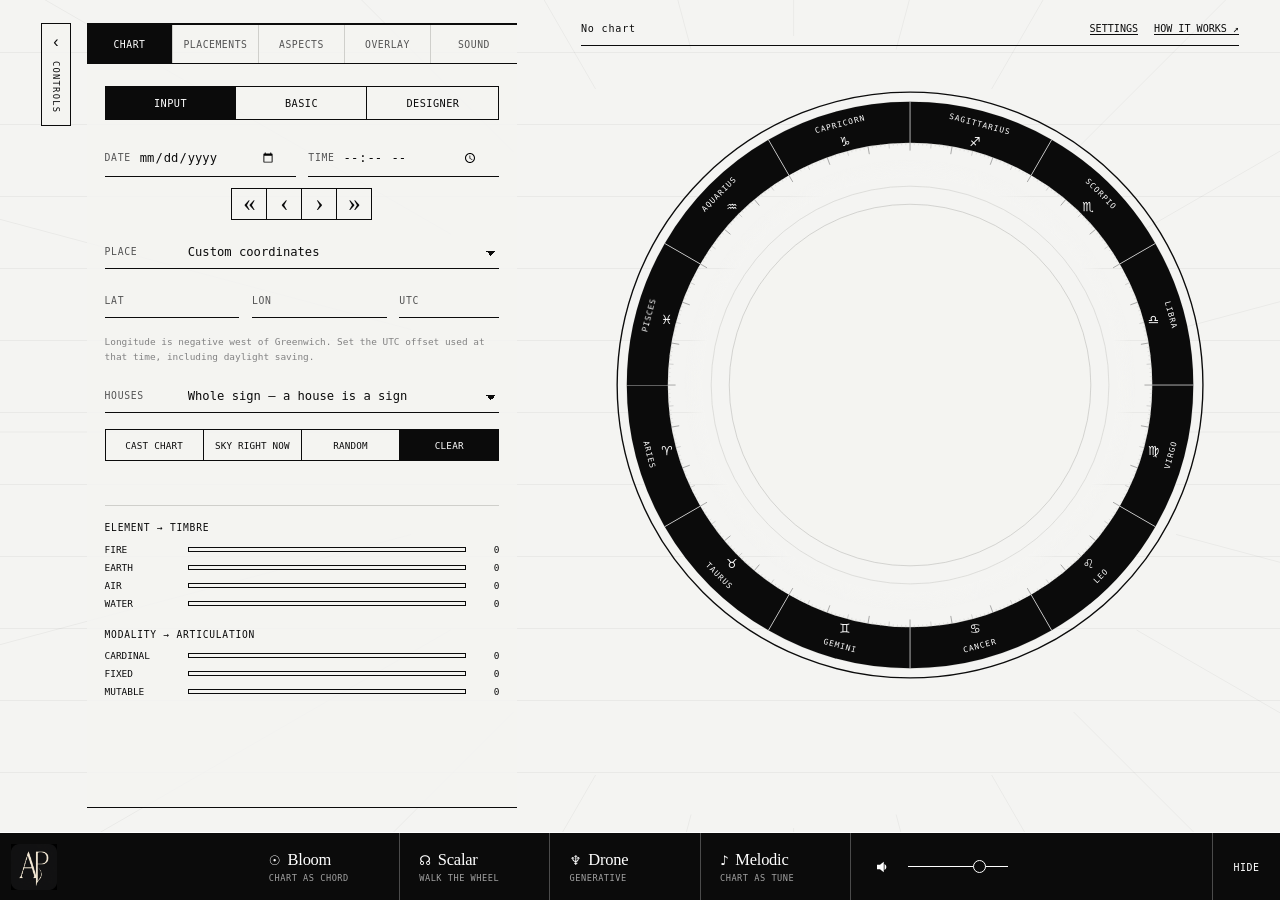
==== index.html @ f35e17e0 "Persist audio preferences and add UI state regressions - restore validated tuning and volume setting" ====
<!DOCTYPE html>
<html lang="en">
<head>
  <meta charset="utf-8">
  <meta name="viewport" content="width=device-width, initial-scale=1, viewport-fit=cover">
  <title>AstroPitch</title>
  <meta name="description" content="A natal chart synthesiser. Chromatic mode locks each sign to one note; Gliss mode lets exact degree set continuous pitch. House sets gesture and element sets timbre.">
  <link rel="manifest" href="manifest.json">
  <meta name="theme-color" id="themeColorMeta" content="#f4f4f2">
  <link rel="apple-touch-icon" href="apple-touch-icon.png">
  <meta name="apple-mobile-web-app-capable" content="yes">
  <meta name="apple-mobile-web-app-status-bar-style" content="black-translucent">
  <meta name="apple-mobile-web-app-title" content="AstroPitch">
  <script>
    try {
      if (localStorage.getItem('astropitch.theme') === 'dark') {
        document.documentElement.dataset.theme = 'dark';
        document.getElementById('themeColorMeta').content = '#0b0b0b';
      }
      // Keep this query string identical to MODE_QUERY in src/ui/app.js — a
      // mismatch would flash the wrong layout before the module takes over.
      var modeOverride = localStorage.getItem('astropitch.layoutMode');
      var wantsMobile = modeOverride
        ? modeOverride === 'mobile'
        : window.matchMedia('(max-width: 760px), (pointer: coarse)').matches;
      document.documentElement.dataset.mode = wantsMobile ? 'mobile' : 'desktop';
    } catch { /* The default desktop layout still works when storage is unavailable. */ }
  </script>
  <link rel="stylesheet" href="src/styles.css">
  <link rel="icon" type="image/png" href="favicon.png?v=8">
</head>
<body>
  <canvas id="stars" aria-hidden="true"></canvas>

  <main class="stage" id="stage">
    <button
      type="button"
      class="side-rail"
      id="sideToggle"
      aria-controls="sidePanel"
      aria-expanded="true"
      aria-label="Hide the controls panel"
      title="Hide the controls — wider wheel">
      <span class="side-rail-icon" aria-hidden="true">‹</span>
      <span class="side-rail-label" aria-hidden="true">Controls</span>
    </button>

    <section class="wheel-panel">
      <div class="wheel-kicker">
        <span class="chart-label" id="chartLabel" aria-live="polite">Chart</span>
        <div class="wheel-actions">
          <button class="chart-help" id="settingsBtn" aria-haspopup="dialog">Settings</button>
          <button class="chart-help" id="aboutBtn" aria-haspopup="dialog">How it works ↗</button>
        </div>
      </div>
      <div class="wheel-holder" id="wheelHolder"></div>

      <div class="readout" id="readout" aria-live="polite">
        <p class="readout-hint">Select any sign, planet, or aspect to read and hear it.</p>
      </div>
    </section>

    <aside class="side" id="sidePanel">
      <button type="button" class="sheet-handle" id="sheetHandle" aria-label="Resize the controls panel">
        <span class="sheet-handle-grip" aria-hidden="true"></span>
      </button>
      <nav class="tabs" role="tablist" aria-label="Chart controls">
        <button type="button" role="tab" class="tab is-active" id="tab-chart" data-tab="chart" aria-selected="true" aria-controls="panel-chart">Chart</button>
        <button type="button" role="tab" class="tab" id="tab-placements" data-tab="placements" aria-selected="false" aria-controls="panel-placements" tabindex="-1">Placements</button>
        <button type="button" role="tab" class="tab" id="tab-aspects" data-tab="aspects" aria-selected="false" aria-controls="panel-aspects" tabindex="-1">Aspects</button>
        <button type="button" role="tab" class="tab" id="tab-overlay" data-tab="overlay" aria-selected="false" aria-controls="panel-overlay" tabindex="-1">Overlay</button>
        <button type="button" role="tab" class="tab" id="tab-sound" data-tab="sound" aria-selected="false" aria-controls="panel-sound" tabindex="-1">Sound</button>
      </nav>

      <section class="tabpanel is-active" id="panel-chart" role="tabpanel" aria-labelledby="tab-chart" tabindex="0" data-panel="chart">
        <div class="seg" role="group" aria-label="Chart source">
          <button class="seg-btn is-active" data-source="birth">Input</button>
          <button class="seg-btn" data-source="signs">Basic</button>
          <button class="seg-btn" data-source="designer">Designer</button>
        </div>

        <form id="birthForm" class="form">
          <div class="field-row">
            <label class="field">
              <span>Date</span>
              <input type="date" id="birthDate" required>
            </label>
            <label class="field">
              <span>Time</span>
              <input type="time" id="birthTime" required>
            </label>
          </div>

          <div class="time-stepper" role="group" aria-label="Change chart date">
            <button type="button" id="monthBackBtn" title="Previous month" aria-label="Previous month">«</button>
            <button type="button" id="dayBackBtn" title="Previous day" aria-label="Previous day">‹</button>
            <button type="button" id="dayForwardBtn" title="Next day" aria-label="Next day">›</button>
            <button type="button" id="monthForwardBtn" title="Next month" aria-label="Next month">»</button>
          </div>

          <label class="field">
            <span>Place</span>
            <select id="placePreset"></select>
          </label>

          <div class="field-row">
            <label class="field">
              <span>Lat<span class="sr-only">itude</span></span>
              <input type="number" id="lat" step="0.001" min="-90" max="90">
            </label>
            <label class="field">
              <span>Lon<span class="sr-only">gitude</span></span>
              <input type="number" id="lon" step="0.001" min="-180" max="180">
            </label>
            <label class="field narrow">
              <span>UTC<span class="sr-only"> offset</span></span>
              <input type="number" id="utcOffset" step="0.5" min="-12" max="14">
            </label>
          </div>

          <p class="note">
            Longitude is negative west of Greenwich. Set the UTC offset used at
            that time, including daylight saving.
          </p>

          <label class="field">
            <span>Houses</span>
            <select id="houseSystem">
              <option value="placidus">Placidus — divided by semi-arc</option>
              <option value="whole" selected>Whole sign — a house is a sign</option>
              <option value="equal">Equal — 30° from the Ascendant</option>
            </select>
          </label>

          <div class="seg chart-source-seg" role="group" aria-label="Chart to display">
            <button type="submit" class="seg-btn is-active" id="castBtn">Cast chart</button>
            <button type="button" class="seg-btn" id="nowBtn">Sky right now</button>
            <button type="button" class="seg-btn" id="randomBtn">Random</button>
            <button type="button" class="seg-btn" id="clearChartBtn">Clear</button>
          </div>
        </form>

        <form id="signsForm" class="form is-hidden">
          <div id="signPickers" class="sign-pickers"></div>
          <div class="seg" role="group" aria-label="Basic chart actions">
            <button type="submit" class="seg-btn" id="signsRevertBtn">Revert chart</button>
            <button type="button" class="seg-btn" id="randomSignsBtn">Random</button>
            <button type="button" class="seg-btn" id="signsAllOffBtn">All off</button>
            <button type="button" class="seg-btn" id="signsAllOnBtn">All on</button>
          </div>
        </form>

        <form id="designerForm" class="form is-hidden">
          <p class="note">
            Drag bodies to shape the chord. Drag any direction label to turn
            the sky; click it to reveal its aspects.
          </p>
          <label class="designer-lock">
            <input type="checkbox" id="lockBodies">
            <span>Lock bodies</span>
            <small>Rotate planets with the sky</small>
          </label>
          <div id="designerList" class="designer-list"></div>
          <div class="seg" role="group" aria-label="Designer chart actions">
            <button type="button" class="seg-btn" id="designerResetBtn">Revert chart</button>
            <button type="button" class="seg-btn" id="designerRandomBtn">Random</button>
            <button type="button" class="seg-btn" id="designerAllOffBtn">All off</button>
            <button type="button" class="seg-btn" id="designerAllOnBtn">All on</button>
          </div>
        </form>

        <div class="balance" id="balance"></div>
      </section>

      <section class="tabpanel" id="panel-placements" role="tabpanel" aria-labelledby="tab-placements" tabindex="0" data-panel="placements">
        <p class="panel-lede">
          Click a row to hear that body's sound.
        </p>
        <div class="table-wrap">
          <table class="data" id="placementsTable">
            <thead>
              <tr><th>Body</th><th>Position</th><th>Ho.</th><th>Pitch</th></tr>
            </thead>
            <tbody></tbody>
          </table>
        </div>
      </section>

      <section class="tabpanel" id="panel-aspects" role="tabpanel" aria-labelledby="tab-aspects" tabindex="0" data-panel="aspects">
        <p class="panel-lede">
        Click to hear the harmony of an aspect.
        </p>
        <div class="table-wrap">
          <table class="data" id="aspectsTable">
            <thead>
              <tr><th>Pair</th><th>Aspect</th><th>Interval</th><th>Orb</th></tr>
            </thead>
            <tbody></tbody>
          </table>
        </div>
      </section>

      <section class="tabpanel" id="panel-overlay" role="tabpanel" aria-labelledby="tab-overlay" tabindex="0" data-panel="overlay">
        <p class="panel-lede">
          Overlay another chart to hear synastry.
        </p>

        <div class="seg" role="group" aria-label="Overlay against">
          <button class="seg-btn is-active" data-overlay="sky">sky</button>
          <button class="seg-btn" data-overlay="person">input</button>
        </div>

        <form id="skyForm" class="form">
          <p class="note">
            The sky uses the chart's place. Refresh to hear the transit move.
          </p>
          <div class="form-actions">
            <button type="submit" class="primary" id="skyOverlayBtn">Overlay the sky</button>
          </div>
        </form>

        <form id="partnerForm" class="form is-hidden">
          <div class="field-row">
            <label class="field">
              <span>Date</span>
              <input type="date" id="bDate">
            </label>
            <label class="field">
              <span>Time</span>
              <input type="time" id="bTime">
            </label>
          </div>

          <label class="field">
            <span>Place</span>
            <select id="bPlacePreset"></select>
          </label>

          <div class="field-row">
            <label class="field">
              <span>Lat<span class="sr-only">itude</span></span>
              <input type="number" id="bLat" step="0.001" min="-90" max="90">
            </label>
            <label class="field">
              <span>Lon<span class="sr-only">gitude</span></span>
              <input type="number" id="bLon" step="0.001" min="-180" max="180">
            </label>
            <label class="field narrow">
              <span>UTC<span class="sr-only"> offset</span></span>
              <input type="number" id="bUtcOffset" step="0.5" min="-12" max="14">
            </label>
          </div>

          <div class="form-actions">
            <button type="submit" class="primary" id="partnerOverlayBtn">Overlay Secondary Chart</button>
            <button type="button" class="ghost" id="bRandomBtn">Random</button>
          </div>
        </form>

        <div class="verdict" id="verdict"></div>

        <div class="table-wrap">
          <table class="data" id="contactsTable">
            <thead>
              <tr><th>Contact</th><th>Aspect</th><th>Interval</th><th>Orb</th></tr>
            </thead>
            <tbody></tbody>
          </table>
        </div>
      </section>

      <section class="tabpanel" id="panel-sound" role="tabpanel" aria-labelledby="tab-sound" tabindex="0" data-panel="sound">
        <div class="control-block">
          <label class="field">
            <span>Temperament</span>
            <select id="temperament"></select>
          </label>
          <p class="note" id="temperamentNote"></p>
        </div>

        <div class="control-block">
          <label class="field">
            <span>Reference A — <output id="refAOut">432</output> Hz</span>
            <input type="range" id="refA" min="392" max="466" step="1" value="432">
          </label>
          <p class="note">
            In Chromatic mode, each sign locks to one note in a twelve-tone
            chromatic scale. In Gliss mode, the pitch center of Aries is the
            reference A (default = 432 hz).
          </p>
        </div>

        <div class="control-block">
          <label class="field">
            <span>Tempo — <output id="tempoOut">120</output> BPM</span>
            <input type="range" id="tempo" min="40" max="300" step="1" value="120">
          </label>
        </div>

        <h3 class="legend-title">Houses are gestures</h3>
        <dl class="legend" id="houseLegend"></dl>

        <h3 class="legend-title">Element → Timbre</h3>
        <dl class="legend" id="elementLegend"></dl>
      </section>
    </aside>
  </main>

  <footer class="transport" id="transportBar">
    <div class="transport-main">
      <img class="transport-brand" src="favicon.png" alt="AstroPitch">
      <button class="play" id="bloomBtn" aria-pressed="false" title="The chart opens like a flower, petal by petal outward from the Sun to Pluto. Click again to stop.">
        <span class="play-name">Bloom</span>
        <span class="play-sub">chart as chord</span>
      </button>
      <button class="play" id="scalarBtn" aria-pressed="false" title="Walk the zodiac from the Ascendant. Click again to stop.">
        <span class="play-name">Scalar</span>
        <span class="play-sub">walk the wheel</span>
      </button>
      <button class="play" id="droneBtn" aria-pressed="false" title="Generative sustain driven by your aspects. Click again to stop.">
        <span class="play-name">Drone</span>
        <span class="play-sub">generative</span>
      </button>
      <button class="play" id="melodicBtn" aria-pressed="false" title="A tonal melody built only from the chart's own notes, looping like Drone. Click again to stop.">
        <span class="play-name">Melodic</span>
        <span class="play-sub">chart as tune</span>
      </button>
      <button class="transport-hide" id="transportHide" aria-controls="transportBar" aria-expanded="true" title="Hide the player">Hide</button>
    </div>
    <div class="volume">
      <button class="volume-toggle" id="volumeToggle" type="button" aria-pressed="false" aria-label="Mute" title="Mute">
        <svg viewBox="0 0 24 24" aria-hidden="true" width="18" height="18">
          <path d="M4 9v6h4l5 4V5L8 9H4z" fill="currentColor"/>
          <path class="volume-wave" d="M16.5 12a4.5 4.5 0 0 0-2.5-4v8a4.5 4.5 0 0 0 2.5-4z" fill="currentColor"/>
          <path class="volume-mute-mark" d="m16 9 5 6m0-6-5 6" fill="none" stroke="currentColor" stroke-width="2" stroke-linecap="round"/>
        </svg>
      </button>
      <label class="sr-only" for="volume">Volume</label>
      <input type="range" id="volume" min="0" max="1" step="0.01" value="0.75">
    </div>
  </footer>
  <button class="transport-rail" id="transportShow" aria-controls="transportBar" aria-expanded="false" title="Show the player">
    <span aria-hidden="true">↑</span>
    <span>Player</span>
  </button>

  <div class="modal" id="aboutModal" role="dialog" aria-modal="true" aria-labelledby="aboutTitle" hidden>
    <div class="modal-card">
      <button class="modal-close" id="aboutClose" aria-label="Close">×</button>
      <h2 id="aboutTitle">How it works</h2>

      <h3>Your chart, as sound</h3>
      <p>
        AstroPitch reads the chart as one ensemble. In Chromatic mode, each
        sign locks to one note in a twelve-tone chromatic scale. In Gliss mode,
        the pitch center of Aries is the reference A (default = 432 hz), and a
        planet's exact degree gives it a precise pitch. The whole zodiac makes
        one musical octave: each sign moves one step around a twelve-note scale.
      </p>

      <h3>Chart as notation</h3>
      <p>
        You can also read this on a musical staff. Two placements make a pair
        of notes; a fuller chart makes a larger chord, spread across high and
        low registers rather than packed into one spot.
      </p>
      <figure class="notation-figure">
        <svg viewBox="0 0 600 520" role="img" aria-label="Three AstroPitch notation examples">
          <desc id="notationDesc">An A and C pair for an Aries-Cancer square, an A minor chord made by adding Scorpio E, and an eleven-voice chart voicing across a grand staff.</desc>
          <defs>
            <g id="staff"><path class="notation-line" d="M44 0H560 M44 12H560 M44 24H560 M44 36H560 M44 48H560" /></g>
            <g id="notehead"><ellipse class="notation-notehead" cx="0" cy="0" rx="7" ry="5.2" transform="rotate(-18)" /></g>
            <g id="note"><ellipse class="notation-notehead" cx="0" cy="0" rx="7" ry="5.2" transform="rotate(-18)" /><path class="notation-stem" d="M6 -1V-37" /></g>
          </defs>
          <text class="notation-heading" x="44" y="20">1 · aspect pair</text>
          <use href="#staff" y="48" /><use href="#note" x="250" y="78" /><use href="#note" x="350" y="66" />
          <text class="notation-label" x="250" y="117" text-anchor="middle">A</text><text class="notation-label" x="350" y="117" text-anchor="middle">C</text>
          <path class="notation-bracket" d="M250 132V138H350V132" /><text class="notation-detail" x="300" y="153" text-anchor="middle">square → minor third</text>
          <text class="notation-heading" x="44" y="190">2 · three placements together</text>
          <use href="#staff" y="218" /><use href="#note" x="300" y="248" /><use href="#note" x="300" y="236" /><use href="#note" x="300" y="224" />
          <text class="notation-label" x="324" y="251">A</text><text class="notation-label" x="324" y="239">C</text><text class="notation-label" x="324" y="227">E</text>
          <text class="notation-detail" x="300" y="290" text-anchor="middle">A minor chord</text>
          <text class="notation-heading" x="44" y="326">3 · full chart</text>
          <use href="#staff" y="350" /><use href="#staff" y="428" /><path class="notation-brace" d="M31 350C16 350 16 374 31 389C16 404 16 428 31 476" /><path class="notation-line" d="M44 338H560 M44 488H560" />
          <path class="notation-stem" d="M306 482V350" />
          <use href="#notehead" x="300" y="482" /><text class="notation-label" x="315" y="485">Plu</text>
          <use href="#notehead" x="300" y="470" /><text class="notation-label" x="315" y="473">Sat</text>
          <use href="#notehead" x="300" y="458" /><text class="notation-label" x="315" y="461">Moo</text>
          <use href="#notehead" x="300" y="446" /><text class="notation-label" x="315" y="449">Mar</text>
          <use href="#notehead" x="300" y="434" /><text class="notation-label" x="315" y="437">Asc</text>
          <use href="#notehead" x="300" y="422" /><text class="notation-label" x="315" y="425">Sun</text>
          <use href="#notehead" x="300" y="410" /><text class="notation-label" x="315" y="413">Ven</text>
          <use href="#notehead" x="300" y="398" /><text class="notation-label" x="315" y="401">Jup</text>
          <use href="#notehead" x="300" y="386" /><text class="notation-label" x="315" y="389">Nep</text>
          <use href="#notehead" x="300" y="374" /><text class="notation-label" x="315" y="377">Mer</text>
          <use href="#notehead" x="300" y="362" /><text class="notation-label" x="315" y="365">Ura</text>
        </svg>
        <figcaption>
          The first two examples use each sign's Chromatic note to keep the
          notation easy to read. In Gliss mode, a real chart uses each
          placement's exact degree. The final stack is one chart chord: its
          body labels sit beside their notes.
        </figcaption>
      </figure>

      <h3>What each part of the chart does</h3>
      <ul class="plain">
        <li><strong>Chromatic locks a note; Gliss lets degree set pitch.</strong>
          In Gliss mode, a placement moves higher as it moves through its sign.</li>
        <li><strong>Element sets the timbre.</strong> Fire is bright, Earth is
          weighty, Air is open, and Water is fluid.</li>
        <li><strong>House sets the gesture.</strong> The same placement may be
          struck, sustained, muted, doubled, or allowed to swell in.</li>
        <li><strong>Modality sets articulation.</strong> Cardinal starts,
          fixed holds, and mutable shifts.</li>
        <li><strong>The planet sets its place in the ensemble.</strong> The
          lights lead; other bodies sit higher, lower, or further back in the
          sound. ASC and MC are directional references you click to hear,
          never chord tones.</li>
      </ul>

      <h3>Aspects and synastry</h3>
      <p>
        An aspect is heard when two placements sound together. The angle between
        them becomes an interval, so the relationship in the chart becomes a
        relationship in sound. Tighter aspects are given more weight.
      </p>
      <ul class="aspect-key" id="aspectKey"></ul>
      <p>
        In <strong>Overlay</strong>, add the sky or another chart to hear
        synastry. The two charts stay in the same pitch space; the strongest
        contacts are the ones that sound, keeping the comparison clear rather
        than crowded.
      </p>

      <h3>Start listening</h3>
      <p>
        Use <strong>Input</strong> to cast a chart from birth data, or
        <strong>Basic</strong> when that is all you know. Click any sign, planet, or aspect to hear it.
        Use <strong>Bloom</strong> for the chart as a chord, <strong>Scalar</strong>
        to move through it, <strong>Melodic</strong> for a tune built from its own
        notes, and <strong>Drone</strong> for a changing sustain.
      </p>

      <h3>Shape the chart and the sound</h3>
      <p>
        <strong>Designer</strong> lets you move or mute bodies without changing
        the chart underneath. In Settings, choose <strong>Warm</strong> for the
        smoother default palette or <strong>Bright</strong> for more attack and
        edge. Choose <strong>Chromatic</strong> for one note per sign or
        <strong>Gliss</strong> to let pitch move continuously through each sign.
      </p>

      <h3>Private, local calculations</h3>
      <p>
        Chart positions are calculated in your browser. No birth data is sent to
        a server. You can choose whole sign, equal, or Placidus houses; Placidus
        falls back to Porphyry where it has no polar solution.
      </p>
      <h3>Keyboard</h3>
      <ul class="keys">
        <li><kbd>Space</kbd> play the chart, or stop it</li>
        <li><kbd>B</kbd> bloom · <kbd>S</kbd> scalar · <kbd>D</kbd> drone · <kbd>M</kbd> melodic</li>
        <li><kbd>[</kbd> hide or show the controls, for a wider wheel</li>
        <li><kbd>]</kbd> hide or show the player</li>
        <li><kbd>Esc</kbd> close this</li>
      </ul>

      <h3>Contacts</h3>
      <p>
        Contact the designer of the AstroPitch system at
        <a href="mailto:astropitch432@gmail.com">astropitch432@gmail.com</a>.
        The repository is at
        <a href="https://github.com/ramramstudios/astropitch-ai">ramramstudios/astropitch-ai</a>;
        see its README for a deeper explanation of the system.
      </p>

      <p class="colophon">
        Best with headphones.
      </p>
    </div>
  </div>

  <div class="modal" id="settingsModal" role="dialog" aria-modal="true" aria-labelledby="settingsTitle" hidden>
    <div class="modal-card modal-card--settings">
      <button class="modal-close" id="settingsClose" aria-label="Close settings">×</button>
      <h2 id="settingsTitle">Settings</h2>
      <div class="settings-list">
        <div class="settings-item">
          <div>
            <h3>Dark mode</h3>
            <p>Dark mode reverses the monochrome palette.</p>
          </div>
          <div class="setting-switch">
            <span id="themeLight" class="setting-switch__option is-active">Light</span>
            <label class="theme-toggle">
              <span class="sr-only">Use dark mode</span>
              <input type="checkbox" id="darkMode" role="switch" aria-label="Use dark mode">
              <span aria-hidden="true"></span>
            </label>
            <span id="themeDark" class="setting-switch__option">Dark</span>
          </div>
        </div>
        <div class="settings-item">
          <div>
            <h3>Layout</h3>
            <p>Desktop and mobile use different layouts for the wheel and
              controls. This follows your device automatically; use the
              switch to preview the other one.</p>
          </div>
          <div class="setting-switch">
            <span id="layoutDesktop" class="setting-switch__option is-active">Desktop</span>
            <label class="theme-toggle">
              <span class="sr-only">Use the mobile layout</span>
              <input type="checkbox" id="layoutMode" role="switch" aria-label="Use the mobile layout">
              <span aria-hidden="true"></span>
            </label>
            <span id="layoutMobile" class="setting-switch__option">Mobile</span>
          </div>
        </div>
        <div class="settings-item">
          <div>
            <h3>Pitch mode</h3>
            <p>Chromatic locks each sign to one note. Gliss lets pitch move
              continuously through each sign.</p>
          </div>
          <div class="setting-switch">
            <span id="pitchTwelve" class="setting-switch__option is-active">Chromatic</span>
            <label class="theme-toggle">
              <span class="sr-only">Switch between Chromatic and Gliss pitch</span>
              <input type="checkbox" id="microtonalPitch" role="switch" aria-label="Use gliding pitch">
              <span aria-hidden="true"></span>
            </label>
            <span id="pitchGliss" class="setting-switch__option">Gliss</span>
          </div>
        </div>
        <div class="settings-item settings-item--palette" tabindex="0" aria-describedby="paletteTooltip">
          <div>
            <h3>Tone palette</h3>
            <p id="paletteNote"></p>
          </div>
          <div class="setting-switch">
            <span id="paletteWarm" class="setting-switch__option is-active">Warm</span>
            <label class="theme-toggle">
              <span class="sr-only">Use the Bright tone palette</span>
              <input type="checkbox" id="palette" role="switch" aria-label="Use the Bright tone palette">
              <span aria-hidden="true"></span>
            </label>
            <span id="paletteBright" class="setting-switch__option">Bright</span>
          </div>
          <div class="palette-tooltip" id="paletteTooltip" role="tooltip">
            <table>
              <caption>How the tone palettes differ</caption>
              <thead>
                <tr><th>Layer</th><th>Warm</th><th>Bright</th></tr>
              </thead>
              <tbody>
                <tr><th>Oscillators</th><td>Custom overtone spectra</td><td>Built-in saw, square, triangle, and sine waves</td></tr>
                <tr><th>Harmonics</th><td>Smoother high-frequency rolloff</td><td>Denser, sharper spectra</td></tr>
                <tr><th>Noise + drive</th><td>Less noise and saturation</td><td>More attack noise and saturation</td></tr>
                <tr><th>House gestures</th><td>Softer motion, shallower gates, longer releases</td><td>Stronger filter, gate, and attack changes</td></tr>
              </tbody>
            </table>
          </div>
        </div>
      </div>
    </div>
  </div>

  <script type="module" src="src/ui/app.js"></script>
  <script>
    // Everything AstroPitch does is local computation, so the app shell
    // works fully offline once cached — registered after load so it never
    // competes with the page's own resources for bandwidth.
    if ('serviceWorker' in navigator) {
      window.addEventListener('load', () => {
        navigator.serviceWorker.register('sw.js').catch(() => { /* offline support is a bonus, not a requirement */ });
      });
    }
  </script>
</body>
</html>
---- src/styles.css ----
:root {
  --paper: #f4f4f2;
  --paper-bright: #fbfbfa;
  --ink: #0b0b0b;
  --graphite: #545454;
  --muted: #828282;
  --hairline: #cfcfcb;
  --soft-line: #e3e3df;
  --on-ink: #fff;
  --paper-translucent: rgba(244, 244, 242, 0.86);
  --paper-clear: rgba(244, 244, 242, 0);
  --wheel-hub-fill: rgba(244, 244, 242, 0.14);
  --hover: #e5e5e1;
  --tab-hover: #e9e9e5;
  --primary-hover: #333;
  --wheel-rim-muted: #bdbdb9;
  --tick: #cececa;
  --transport-bg: #0b0b0b;
  --transport-fg: #fff;
  --transport-divider: #4b4b4b;
  --transport-hover: #2a2a2a;

  color-scheme: light;

  /* Legacy aliases used by the drawing and application code. */
  --void: var(--paper);
  --panel: rgba(250, 250, 248, 0.9);
  --panel-solid: var(--paper-bright);
  --line: #c9c9c5;
  --line-strong: #111;
  --text: var(--ink);
  --dim: var(--graphite);
  --dimmer: var(--muted);
  --gold: var(--ink);
  --accent: var(--ink);
  --accent-warm: var(--ink);
  --fire: var(--ink);
  --earth: var(--ink);
  --air: var(--ink);
  --water: var(--ink);

  --serif: "Bodoni 72", Didot, "Iowan Old Style", "Times New Roman", serif;
  --sans: "Helvetica Neue", Helvetica, Arial, sans-serif;
  --mono: "SFMono-Regular", "SF Mono", Menlo, Monaco, Consolas, monospace;
  --symbol: "Apple Symbols", "Segoe UI Symbol", "Noto Sans Symbols 2", "DejaVu Sans", serif;
  --transport-h: 68px;
  /* The transport bar's actual footprint once the home-indicator safe area
     is added — everything that needs to clear it (the sheet, the wheel
     panel) should measure against this, not the bare --transport-h. */
  --transport-total-h: calc(var(--transport-h) + env(safe-area-inset-bottom));
  /* The stage's own vertical padding, named so anything sizing itself to the
     leftover height can subtract exactly what the stage reserves. Keeping
     these as one definition is the point: a sticky child that guesses at
     them instead drifts out of step and overhangs the fold. */
  --stage-pad-top: calc(clamp(1rem, 1.8vw, 1.75rem) + env(safe-area-inset-top));
  --stage-pad-bottom: calc(var(--transport-total-h) + 1.5rem);
  --rail-w: 46px;
  --column-gap: clamp(2rem, 5vw, 7rem);
}

:root[data-theme="dark"] {
  --paper: #0b0b0b;
  --paper-bright: #151515;
  --ink: #f4f4f2;
  --graphite: #c4c4c0;
  --muted: #949490;
  --hairline: #3c3c39;
  --soft-line: #272725;
  --panel: rgba(21, 21, 21, 0.9);
  --panel-solid: #151515;
  --line: #41413e;
  --line-strong: #f4f4f2;
  --on-ink: #0b0b0b;
  --paper-translucent: rgba(11, 11, 11, 0.86);
  --paper-clear: rgba(11, 11, 11, 0);
  --wheel-hub-fill: rgba(11, 11, 11, 0.28);
  --hover: #292927;
  --tab-hover: #242422;
  --primary-hover: #d8d8d4;
  --wheel-rim-muted: #535350;
  --tick: #4b4b48;
  color-scheme: dark;
}

* { box-sizing: border-box; }

html {
  min-height: 100%;
  background: var(--paper);
}

body {
  margin: 0;
  min-height: 100%;
  color: var(--ink);
  background: var(--paper);
  font-family: var(--sans);
  -webkit-font-smoothing: antialiased;
  overflow-x: hidden;
}

/* Set on the variable, not on .stage's padding directly, so the sticky panel
   sizing itself off --stage-pad-bottom grows into the reclaimed strip too. */
body.is-transport-hidden { --stage-pad-bottom: calc(1.5rem + env(safe-area-inset-bottom)); }

/* Where the mobile control sheet's fixed bottom edge sits — above the
   transport bar normally, clear of the home indicator once it's hidden. */
body { --sheet-bottom: var(--transport-total-h); }
body.is-transport-hidden { --sheet-bottom: env(safe-area-inset-bottom); }

button,
input,
select { color: inherit; }

button:focus-visible,
input:focus-visible,
select:focus-visible,
[tabindex]:focus-visible {
  outline: 1px solid var(--ink);
  outline-offset: 3px;
}

#stars {
  position: fixed;
  inset: 0;
  z-index: 0;
  width: 100%;
  height: 100%;
  pointer-events: none;
}

.sr-only {
  position: absolute;
  width: 1px;
  height: 1px;
  padding: 0;
  margin: -1px;
  overflow: hidden;
  clip: rect(0 0 0 0);
  white-space: nowrap;
  border: 0;
}

.is-hidden { display: none !important; }


.chart-help {
  appearance: none;
  padding: 0;
  border: 0;
  border-bottom: 1px solid var(--ink);
  background: transparent;
  color: var(--ink);
  font: inherit;
  text-transform: uppercase;
  cursor: pointer;
}

/* At 11px tall this is well under a comfortable tap target; padding grows
   the hit area around the same small link-styled text rather than enlarging
   the text itself. */
html[data-mode="mobile"] .chart-help { padding: 1.1rem 0.1rem; font-size: 0.56rem; }

/* The rail keeps its own column in both states, so the toggle never moves out
   from under the pointer when you use it. */
.stage {
  position: relative;
  z-index: 1;
  display: grid;
  grid-template-columns: var(--rail-w) minmax(320px, 430px) minmax(0, 1fr);
  grid-template-areas: "rail side wheel";
  column-gap: 0;
  row-gap: clamp(2rem, 4vw, 3rem);
  align-items: start;
  max-width: 1640px;
  margin: 0 auto;
  /* Just enough bottom room to scroll the readout clear of the fixed dock —
     more than that is dead space you have to travel through. The env()
     terms are 0 on devices with no physical safe area. */
  padding-top: var(--stage-pad-top);
  padding-right: calc(clamp(1rem, 3.2vw, 3.5rem) + env(safe-area-inset-right));
  padding-bottom: var(--stage-pad-bottom);
  padding-left: calc(clamp(1rem, 3.2vw, 3.5rem) + env(safe-area-inset-left));
}

.stage.is-side-collapsed {
  grid-template-columns: var(--rail-w) minmax(0, 1fr);
  grid-template-areas: "rail wheel";
}

.stage.is-side-collapsed .side { display: none; }

.wheel-panel {
  grid-area: wheel;
  min-width: 0;
  /* Column gap as padding: the rail needs to sit flush against the panel it
     opens, while the wheel keeps its wide gutter. */
  padding-left: var(--column-gap);
}


.side-rail {
  grid-area: rail;
  position: sticky;
  top: 1.25rem;
  z-index: 3;
  display: flex;
  width: 30px;
  align-self: start;
  justify-self: start;
  flex-direction: column;
  align-items: center;
  gap: 0.7rem;
  appearance: none;
  padding: 0.6rem 0 0.75rem;
  border: 1px solid var(--ink);
  border-radius: 0;
  background: var(--paper-translucent);
  color: var(--ink);
  cursor: pointer;
}

.side-rail:hover { background: var(--ink); color: var(--on-ink); }

.side-rail-icon {
  font-family: var(--sans);
  font-size: 1rem;
  line-height: 1;
  transition: transform 160ms ease;
}

.is-side-collapsed .side-rail-icon { transform: rotate(180deg); }

.side-rail-label {
  font-family: var(--mono);
  font-size: 0.55rem;
  letter-spacing: 0.14em;
  text-transform: uppercase;
  writing-mode: vertical-rl;
}

.wheel-kicker {
  display: flex;
  justify-content: space-between;
  gap: 1rem;
  padding-bottom: 0.65rem;
  border-bottom: 1px solid var(--ink);
  font-family: var(--mono);
  font-size: 0.63rem;
  letter-spacing: 0.08em;
}

.chart-label {
  min-width: 0;
  overflow: hidden;
  text-overflow: ellipsis;
  white-space: nowrap;
}

.wheel-actions { display: flex; flex: none; gap: 1rem; }

.wheel-holder {
  position: relative;
  width: 100%;
  /* Governs the panel-open desktop state; every other state overrides it.
     The stage's own padding plus this panel's chrome — the kicker and both
     wheel margins — so the wheel grows to fill the height and stops exactly
     where the page would start to scroll. Reading the padding from the same
     variables the stage uses means hiding the dock widens the wheel too, and
     the ceiling matches focus mode's: on a tall screen the height stops being
     the limit, and without it the wheel would sit small in an empty panel. */
  max-width: min(calc(100vh - var(--stage-pad-top) - var(--stage-pad-bottom) - 46px), 1040px);
  /* Tight, because nothing sits below the wheel in this state any more — the
     readout only appears once the panel is closed. Every pixel here is one
     the wheel cannot have. */
  margin: 0.6rem auto;
  aspect-ratio: 1;
  /* Contains the mobile pinch-zoomed .wheel-viewport, which can otherwise
     paint (and be hit-tested) well outside this box and balloon the page's
     scrollable area. The padded viewBox already keeps the ASC/MC/DSC/IC
     labels inside this box at rest, so nothing is lost at the default scale. */
  overflow: hidden;
}

/* Collapsing the panel is only worth doing if the wheel actually grows, so the
   height cap lifts with it. The bottom padding is a term rather than part of
   the constant so that hiding the dock lifts the cap again — the two toggles
   have to compound, or closing both leaves a dead strip under the wheel. The
   98px is what is left: the kicker, the readout below it, and this element's
   own margins. */
.stage.is-side-collapsed .wheel-holder {
  max-width: clamp(360px, calc(100vh - var(--stage-pad-bottom) - 98px), 1040px);
  margin-top: 0.6rem;
  margin-bottom: 0.6rem;
}

/* With the panel closed there is room beside the wheel for the readout. It must
   remain above the fold on a laptop because it reports the current hover. */
@media (min-width: 1200px) {
  /* Focus mode. The tightened padding is buying vertical room for the wheel,
     because on a laptop the height is what caps it — what is left then fits
     between the top edge and the dock without the page scrolling at all.
     Written as variables rather than as padding directly so the wheel's own
     cap below can be stated in the same terms, and so hiding the dock only
     has to restate the one value both of them read. */
  .stage.is-side-collapsed {
    --stage-pad-top: calc(0.5rem + env(safe-area-inset-top));
    --stage-pad-bottom: calc(var(--transport-total-h) + 0.75rem);
  }

  /* With no dock to clear, the only reserve left is the same margin the top
     gets. Scoped past body.is-transport-hidden's own value, which is the
     roomier one the uncollapsed layout wants. */
  body.is-transport-hidden .stage.is-side-collapsed {
    --stage-pad-bottom: calc(0.75rem + env(safe-area-inset-bottom));
  }

  /* Three columns, and the empty third is doing work: it mirrors the readout
     so the wheel stays centred on the page instead of being shunted right by
     it. The middle column is the wheel's own cap, so the gutters are simply
     whatever is left over. That cap is the viewport minus the stage's own
     padding — so it grows when the dock is hidden — minus the 44px of chrome
     between the two: the kicker and the wheel's top margin. */
  .stage.is-side-collapsed .wheel-panel {
    display: grid;
    grid-template-columns:
      minmax(190px, 1fr)
      minmax(0, clamp(360px, calc(100vh - var(--stage-pad-top) - var(--stage-pad-bottom) - 44px), 1040px))
      minmax(190px, 1fr);
    grid-template-areas:
      "kicker kicker kicker"
      "readout wheel .";
    column-gap: clamp(1rem, 2.5vw, 2.5rem);
    align-items: center;
    padding-left: 0;
  }

  .stage.is-side-collapsed .wheel-kicker { grid-area: kicker; }

  .stage.is-side-collapsed .wheel-holder {
    grid-area: wheel;
    max-width: 100%;
    margin-top: 0.35rem;
    margin-bottom: 0;
  }

  .stage.is-side-collapsed .readout {
    grid-area: readout;
    align-self: start;
    padding: 0.9rem 0 0 1.1rem;
    border-top: 0;
    border-bottom: 0;
    border-left: 1px solid var(--ink);
    background: none;
  }
}

/* Wraps the svg and canvas so mobile pinch/pan can transform both as one
   unit — see Wheel#_applyView in wheel.js. transform-origin is 0 0 to match
   the translate/scale math there. */
.wheel-viewport {
  position: absolute;
  inset: 0;
  transform-origin: 0 0;
}

.wheel-viewport.is-panning { cursor: grabbing; }

.wheel-svg,
.wheel-scope {
  position: absolute;
  inset: 0;
  width: 100%;
  height: 100%;
}

/* Clean paper under the chart. The backdrop's ruled lines ran straight through
   the aspect chords, and two sets of thin lines at the same weight is one set
   too many. */
.wheel-holder::before {
  content: "";
  position: absolute;
  inset: 0;
  z-index: 0;
  border-radius: 50%;
  background: radial-gradient(circle at 50% 50%,
    var(--paper) 0 44.5%, var(--paper-clear) 48.5%);
  pointer-events: none;
}

.wheel-scope {
  z-index: 1;
  pointer-events: none;
  mix-blend-mode: multiply;
}

/* Multiply makes the canvas trace disappear into a dark hub; screen keeps the
   same element-coloured waveform luminous without changing its drawing code. */
:root[data-theme="dark"] .wheel-scope { mix-blend-mode: screen; }

.wheel-svg { z-index: 2; overflow: visible; }


.ring {
  fill: none;
  stroke: var(--hairline);
  stroke-width: 1;
}

.ring-rim {
  stroke: var(--ink);
  stroke-width: 2.25;
}

.ring-hub {
  fill: var(--wheel-hub-fill);
  stroke: var(--wheel-rim-muted);
}

.element-fire,
.element-earth,
.element-air,
.element-water { color: var(--ink) !important; }

.sign-sector {
  fill: var(--ink);
  fill-opacity: 1;
  stroke: none;
  cursor: pointer;
  transition: fill 140ms ease;
}

.sign-sector:hover,
.sign-sector:focus-visible { fill: var(--graphite); outline: none; }

.sign-sector.is-sounding { animation: sectorFlash 850ms steps(2, jump-none); }

@keyframes sectorFlash {
  0% { fill: var(--on-ink); }
  45% { fill: var(--on-ink); }
  46% { fill: var(--ink); }
}

.sign-name {
  fill: var(--on-ink);
  font-family: var(--mono);
  font-size: 13px;
  letter-spacing: 1.7px;
  text-transform: uppercase;
  pointer-events: none;
}

.sign-glyph {
  fill: var(--on-ink);
  font-family: var(--symbol);
  font-size: 21px;
  pointer-events: none;
}

.sign-divider {
  stroke: var(--on-ink);
  stroke-width: 1.1;
}

.degree-tick {
  stroke: var(--tick);
  stroke-width: 0.8;
}

.degree-tick.mid { stroke: #aaa; }
.degree-tick.major { stroke: #777; stroke-width: 1; }

.cusp-line {
  stroke: #aaa;
  stroke-width: 1;
  stroke-dasharray: 3 5;
}

.cusp-angle {
  stroke: var(--ink);
  stroke-width: 1.8;
  stroke-dasharray: none;
}

.house-number {
  fill: #555;
  font-family: var(--mono);
  font-size: 14px;
}

.angle-label {
  fill: var(--ink);
  font-family: var(--mono);
  font-size: 14px;
  font-weight: 600;
  letter-spacing: 0.1em;
}

.aspect-line {
  stroke: var(--ink) !important;
  stroke-linecap: round;
  transition: opacity 140ms ease, stroke-opacity 140ms ease, stroke-width 140ms ease;
}

/* Selecting a placement leaves its own network legible and lets every other
   chord recede into the paper. */
.aspect-line.is-dimmed { opacity: 0.08; }
.aspect-line.is-related {
  stroke-opacity: 1 !important;
  stroke-width: 3 !important;
}

.aspect-sextile,
.aspect-quincunx { stroke-dasharray: 3 8; }
.aspect-opposition { stroke-dasharray: 12 9; }
.aspect-square { stroke-dasharray: 2 5; }

.aspect-line.is-hot {
  stroke-opacity: 1 !important;
  stroke-width: 4 !important;
}

/* A clicked chord stays illuminated. Its stroke is supplied by the wheel as
   an SVG gradient between the two connected placements' elemental colours. */
.aspect-line.is-selected {
  stroke: var(--aspect-selection-stroke) !important;
  stroke-opacity: 1 !important;
  stroke-width: 5 !important;
  filter: drop-shadow(0 0 4px var(--aspect-selection-glow));
}

.aspect-hit {
  stroke: transparent;
  stroke-width: 16;
  cursor: pointer;
}

.planet { color: var(--ink) !important; cursor: pointer; }
.planet:focus-visible { outline: none; }
.planet-pointer { stroke: var(--ink); stroke-width: 1.35; }
.planet-leader { stroke: #777; stroke-width: 0.9; }

.planet-halo {
  fill: var(--planet-tone, var(--ink));
  opacity: 0;
  transition: opacity 140ms ease;
}

.planet-disc {
  fill: var(--paper);
  stroke: var(--paper);
  stroke-width: 7;
}

/* A body's element becomes visible only at the moment it sounds. Keeping the
   resting wheel monochrome makes these short colour blooms legible. */
.planet-orb {
  fill: var(--planet-tone, var(--ink));
  opacity: 0;
  pointer-events: none;
  transform-box: fill-box;
  transform-origin: center;
}

.planet-glyph {
  fill: var(--ink);
  font-family: var(--symbol);
  font-size: 27px;
  pointer-events: none;
}

.planet-glyph.is-word {
  font-family: var(--mono);
  font-size: 11px;
  font-weight: 700;
  letter-spacing: 0.02em;
}

.planet-retro {
  fill: var(--ink);
  font-family: var(--serif);
  font-size: 12px;
  pointer-events: none;
}

.planet:hover .planet-halo,
.planet:focus-visible .planet-halo,
.planet.is-hot .planet-halo { opacity: 0.11; }

.planet.is-aspect-focus .planet-halo { opacity: 0.22; }

.planet.is-sounding .planet-halo { animation: haloPulse 1.1s ease-out; }
.planet.is-sounding .planet-orb { animation: orbBloom 1.25s cubic-bezier(0.16, 0.84, 0.26, 1); }
.planet.is-sounding .planet-glyph,
.planet.is-sounding .planet-retro { fill: var(--paper); }

@keyframes haloPulse {
  0% { opacity: 0.36; }
  100% { opacity: 0; transform: scale(1.5); transform-origin: center; }
}

@keyframes orbBloom {
  0% { opacity: 0; transform: scale(0.55); }
  16% { opacity: 0.96; transform: scale(1.18); }
  42% { opacity: 0.8; transform: scale(1); }
  100% { opacity: 0; transform: scale(1.36); }
}


.readout {
  padding: 1.2rem 0;
  border-top: 1px solid var(--ink);
  border-bottom: 1px solid var(--hairline);
  background: var(--paper-translucent);
}

/* With the controls panel open there is already somewhere to read the chart,
   and stacked under the wheel the readout only costs the wheel its height.
   It earns its place in focus mode, where the closed panel leaves a column
   beside the wheel for it. The :not() guard rather than a mobile override:
   the hide rule would otherwise outrank `html[data-mode="mobile"] .readout`
   on specificity, and mobile needs it always — the sheet is an overlay
   there, so this is the only surface a hover or tap can report to. */
html:not([data-mode="mobile"]) .stage:not(.is-side-collapsed) .readout { display: none; }

.readout-hint {
  margin: 0;
  font-family: var(--mono);
  font-size: 0.66rem;
  letter-spacing: 0.07em;
  text-transform: uppercase;
  color: var(--graphite);
}

.readout-title {
  display: flex;
  align-items: baseline;
  gap: 0.6rem;
  flex-wrap: wrap;
  margin: 0 0 0.45rem;
  color: var(--ink) !important;
  font-family: var(--serif);
  font-size: clamp(1.35rem, 2.3vw, 2rem);
  font-weight: 400;
  letter-spacing: -0.025em;
}

.readout-title .rd-glyph {
  font-family: var(--symbol);
  font-size: 1.3em;
}

.readout-title .rd-pitch {
  margin-left: auto;
  color: var(--ink);
  font-family: var(--mono);
  font-size: 0.68rem;
  letter-spacing: 0.06em;
}

.readout-body {
  max-width: 74ch;
  margin: 0;
  color: var(--graphite);
  font-family: var(--sans);
  font-size: 0.82rem;
  line-height: 1.6;
}

.readout-body em { color: var(--ink); font-style: normal; }

.rd-tags {
  display: flex;
  flex-wrap: wrap;
  gap: 0;
  margin-top: 0.75rem;
}

.rd-tag {
  padding: 0.28rem 0.55rem;
  border: 1px solid var(--hairline);
  color: var(--graphite);
  font-family: var(--mono);
  font-size: 0.58rem;
  letter-spacing: 0.055em;
  text-transform: uppercase;
}


.side {
  grid-area: side;
  position: sticky;
  top: 1.25rem;
  display: flex;
  /* A fixed height (not max-height) so the panel always claims its full
     budget instead of shrinking to whichever tab is shortest — the tabpanel
     below stretches into it, so a short tab gets a taller scroll area
     instead of leaving dead page space under the panel's own border. Exactly
     the stage's leftover height: any more and this, the tallest thing in the
     grid, is what pushes the page into scrolling. */
  height: calc(100vh - var(--stage-pad-top) - var(--stage-pad-bottom));
  flex-direction: column;
  overflow: hidden;
  border-top: 2px solid var(--ink);
  border-bottom: 1px solid var(--ink);
  background: var(--paper-translucent);
}

.tabs {
  display: grid;
  grid-template-columns: repeat(5, 1fr);
  flex: none;
  border-bottom: 1px solid var(--ink);
}

.tab {
  appearance: none;
  padding: 0.85rem 0.25rem;
  border: 0;
  border-right: 1px solid var(--hairline);
  background: transparent;
  color: var(--graphite);
  font-family: var(--mono);
  font-size: 0.61rem;
  letter-spacing: 0.055em;
  text-transform: uppercase;
  cursor: pointer;
}

html[data-mode="mobile"] .tab { padding-top: 1.1rem; padding-bottom: 1.1rem; }

.tab:last-child { border-right: 0; }
.tab:hover { background: var(--tab-hover); }

.tab.is-active {
  background: var(--ink);
  color: var(--on-ink);
}

.tabpanel {
  display: none;
  flex: 1 1 auto;
  min-height: 0;
  padding: 1.35rem 0.1rem 1.5rem;
  overflow-y: auto;
}

.tabpanel.is-active { display: block; }

.tabpanel > *:not(.table-wrap) { margin-left: 1rem; margin-right: 1rem; }

/* Drag handle for the mobile bottom sheet — hidden entirely on desktop,
   where .side stays the sticky in-flow panel. */
.sheet-handle {
  display: none;
  flex: none;
  width: 100%;
  /* Only visible on mobile (see the display:flex override below), so this
     padding is sized for a thumb, not the 4px grip it visually shows —
     ~44px total with the grip included. */
  padding: 1.25rem 0;
  border: 0;
  background: transparent;
  cursor: grab;
  touch-action: none;
}

.sheet-handle:active { cursor: grabbing; }

.sheet-handle-grip {
  display: block;
  width: 36px;
  height: 4px;
  margin: 0 auto;
  border-radius: 2px;
  background: var(--wheel-rim-muted);
}

html[data-mode="mobile"] .stage {
  /* Clears the transport bar plus the sheet's collapsed "peek" height, so
     content at the bottom of the wheel panel is never hidden under either. */
  padding-bottom: calc(var(--sheet-bottom) + 5.5rem);
}

/* The controls panel becomes a draggable bottom sheet — see wireSheet() in
   app.js, which owns the live height (this rule's `height` is only the value
   before JS measures and takes over). Higher specificity than the plain
   `.side`/`.tabpanel` rules above (and the max-width:1040px stacking rules
   below) so it wins regardless of source order. */
html[data-mode="mobile"] .side {
  position: fixed;
  left: 0;
  right: 0;
  top: auto;
  bottom: var(--sheet-bottom);
  z-index: 5;
  height: var(--sheet-peek-h, 76px);
  max-height: none;
  border: 0;
  border-top: 1px solid var(--ink);
  border-radius: 14px 14px 0 0;
  box-shadow: 0 -10px 28px rgba(0, 0, 0, 0.18);
  background: var(--panel-solid);
  transition: height 220ms ease;
}

html[data-mode="mobile"] .side.is-sheet-dragging { transition: none; }

html[data-mode="mobile"] .sheet-handle { display: flex; }

html[data-mode="mobile"] .tabpanel { overflow-y: auto; }

.panel-lede {
  margin-top: 0;
  margin-bottom: 1.25rem;
  color: var(--graphite);
  font-family: var(--serif);
  font-size: 1.15rem;
  line-height: 1.3;
}

.seg {
  display: grid;
  grid-auto-flow: column;
  grid-auto-columns: 1fr;
  margin-bottom: 1.25rem;
  border: 1px solid var(--ink);
}

.seg-btn {
  appearance: none;
  padding: 0.62rem;
  border: 0;
  border-right: 1px solid var(--ink);
  background: transparent;
  color: var(--ink);
  font-family: var(--mono);
  font-size: 0.64rem;
  letter-spacing: 0.045em;
  text-transform: uppercase;
  cursor: pointer;
}

.seg-btn:last-child { border-right: 0; }
.seg-btn.is-active { background: var(--ink); color: var(--on-ink); }

/* Same reasoning as button.primary/.ghost's disabled state above — without
   this, a disabled seg-btn (e.g. Basic's Revert with nothing to revert to)
   looks exactly as clickable as an enabled one. */
.seg-btn:disabled {
  color: var(--graphite);
  cursor: not-allowed;
}

/* Four equal-width chart actions need tighter spacing than the shorter
   Input/Basic/Designer and Overlay segments above them. */
.form .seg-btn {
  padding: 0.62rem 0.3rem;
  font-size: 0.58rem;
  letter-spacing: 0.02em;
}

html[data-mode="mobile"] .seg-btn { padding-top: 1.05rem; padding-bottom: 1.05rem; }


.form {
  display: flex;
  flex-direction: column;
  gap: 1rem;
}

.field-row { display: flex; gap: 0.8rem; }
.field-row .field { flex: 1; min-width: 0; }
.field-row .field.narrow { flex: 0 0 5rem; }
.field { display: flex; flex-direction: column; gap: 0.4rem; }

/* In the cast/overlay forms the label sits beside its control rather than
   above it. Every one of these labels is a single short word, so a line of
   its own was costing the panel more height than the input it named — and
   the panel's height is what decides whether Cast chart is above the fold.
   Scoped to .form: the sound tab's fields label sliders and long readouts
   ("Reference A — 432 Hz"), which have no room to share a line.

   The rule moves from the control to the field so it still spans the full
   width, underlining the label too. */
.form .field {
  display: grid;
  grid-template-columns: 4.6rem minmax(0, 1fr);
  align-items: center;
  column-gap: 0.6rem;
  border-bottom: 1px solid var(--ink);
}

/* Side-by-side fields have no width to spend on a shared label column, so
   there each label takes only what its own word needs. */
.form .field-row .field {
  grid-template-columns: auto minmax(0, 1fr);
  column-gap: 0.5rem;
}

/* Wide enough for the label and a signed fractional offset on one line. */
.form .field-row .field.narrow { flex: 0 0 6.25rem; }

.form .field > input,
.form .field > select { border-bottom: 0; }

/* The number spinners need less room than the select caret the 1.2rem was
   sized for, and in the three-up row that difference is the margin between
   a full coordinate fitting and being scrolled out of view. */
.form .field > input[type="number"] { padding-right: 0.9rem; }

.form .field:focus-within { border-bottom-width: 2px; }

.time-stepper {
  display: flex;
  justify-content: center;
  margin-top: -0.35rem;
}

.time-stepper button {
  appearance: none;
  width: 2.25rem;
  height: 2rem;
  margin-left: -1px;
  border: 1px solid var(--ink);
  border-radius: 0;
  background: transparent;
  color: var(--ink);
  font-family: var(--serif);
  font-size: 1.55rem;
  line-height: 1;
  cursor: pointer;
}

.time-stepper button:first-child { margin-left: 0; }
.time-stepper button:hover,
.time-stepper button:focus-visible { background: var(--ink); color: var(--on-ink); outline: none; }

html[data-mode="mobile"] .time-stepper button { width: 2.75rem; height: 2.75rem; }

.field > span {
  color: var(--graphite);
  font-family: var(--mono);
  font-size: 0.61rem;
  letter-spacing: 0.07em;
  text-transform: uppercase;
}

input[type="date"],
input[type="time"],
input[type="number"],
select {
  width: 100%;
  appearance: none;
  padding: 0.56rem 1.2rem 0.56rem 0;
  border: 0;
  border-bottom: 1px solid var(--ink);
  border-radius: 0;
  background: transparent;
  color: var(--ink);
  font-family: var(--mono);
  font-size: 0.76rem;
}

select {
  background-image: linear-gradient(45deg, transparent 50%, var(--ink) 50%),
                    linear-gradient(135deg, var(--ink) 50%, transparent 50%);
  background-position: calc(100% - 8px) 55%, calc(100% - 3px) 55%;
  background-repeat: no-repeat;
  background-size: 5px 5px, 5px 5px;
}

select option { background: var(--paper-bright); color: var(--ink); }

input:focus,
select:focus { border-bottom-width: 2px; outline: none; }

input[type="range"] {
  width: 100%;
  height: 22px;
  appearance: none;
  background: transparent;
  cursor: pointer;
}

input[type="range"]::-webkit-slider-runnable-track {
  height: 1px;
  background: var(--ink);
}

input[type="range"]::-moz-range-track {
  height: 1px;
  background: var(--ink);
}

input[type="range"]::-webkit-slider-thumb {
  width: 13px;
  height: 13px;
  margin-top: -6px;
  appearance: none;
  border: 1px solid var(--ink);
  border-radius: 50%;
  background: var(--paper);
}

input[type="range"]::-moz-range-thumb {
  width: 13px;
  height: 13px;
  border: 1px solid var(--ink);
  border-radius: 50%;
  background: var(--paper);
}

.note {
  margin-top: 0;
  margin-bottom: 0;
  color: var(--muted);
  font-family: var(--mono);
  font-size: 0.59rem;
  line-height: 1.6;
}

.form-actions {
  display: flex;
  flex-wrap: wrap;
  gap: 0;
  margin-top: 0.3rem;
}

button.primary,
button.ghost {
  appearance: none;
  min-height: 39px;
  padding: 0.6rem 0.9rem;
  border: 1px solid var(--ink);
  border-radius: 0;
  background: transparent;
  color: var(--ink);
  font-family: var(--mono);
  font-size: 0.62rem;
  letter-spacing: 0.055em;
  text-transform: uppercase;
  cursor: pointer;
}

button.primary {
  flex: 1;
  background: var(--ink);
  color: var(--on-ink);
}

button.primary:hover { background: var(--primary-hover); }
button.ghost { margin-left: -1px; }
button.ghost:hover { background: var(--hover); }

/* Nothing else here marks a disabled state, so a disabled primary/ghost
   button reads as fully clickable and doing nothing looks like a bug. */
button.primary:disabled,
button.ghost:disabled {
  border-color: var(--hairline);
  color: var(--graphite);
  background: transparent;
  cursor: not-allowed;
}
button.primary:disabled:hover,
button.ghost:disabled:hover { background: transparent; }

html[data-mode="mobile"] button.primary,
html[data-mode="mobile"] button.ghost { min-height: 44px; padding-top: 0.75rem; padding-bottom: 0.75rem; }

.sign-pickers {
  display: flex;
  flex-direction: column;
  border-top: 1px solid var(--hairline);
}

.sign-picker {
  display: flex;
  align-items: center;
  gap: 0.6rem;
  padding: 0.34rem 0;
  border-bottom: 1px solid var(--hairline);
}

.sign-picker-switch {
  display: flex;
  flex: 1 1 8.5rem;
  align-items: center;
  gap: 0.45rem;
  min-width: 0;
  cursor: pointer;
  font-family: var(--mono);
  font-size: 0.65rem;
  letter-spacing: 0.08em;
  text-transform: uppercase;
}

.sign-picker-switch input {
  flex: 0 0 auto;
  width: 15px;
  height: 15px;
  margin: 0;
  accent-color: var(--ink);
  cursor: pointer;
}

.sign-picker-switch .g {
  flex: 0 0 1.1rem;
  font-family: var(--symbol);
  font-size: 0.95rem;
  text-align: center;
}

.sign-picker-switch .nm { white-space: nowrap; }
.sign-picker select { flex: 1 1 10rem; min-width: 0; }
.sign-picker.is-off { opacity: 0.42; }
.sign-picker.is-off select { text-decoration: line-through; }


.balance {
  margin-top: 1.5rem !important;
  padding-top: 1rem;
  border-top: 1px solid var(--hairline);
}

.balance-title {
  margin: 0 0 0.65rem;
  font-family: var(--mono);
  font-size: 0.6rem;
  letter-spacing: 0.08em;
  text-transform: uppercase;
}

.balance-title:not(:first-child) { margin-top: 1.2rem; }

.balance-row {
  display: flex;
  align-items: center;
  gap: 0.6rem;
  margin-bottom: 0.45rem;
  color: var(--ink) !important;
  font-family: var(--mono);
  font-size: 0.59rem;
}

.bal-name { width: 4.6rem; text-transform: uppercase; }

.bal-track {
  flex: 1;
  height: 5px;
  border: 1px solid var(--ink);
}

.bal-fill {
  display: block;
  height: 100%;
  background: var(--ink) !important;
}

.bal-val { width: 1.5rem; text-align: right; }


.table-wrap { margin: 0; }

table.data {
  width: 100%;
  border-collapse: collapse;
  font-size: 0.72rem;
}

table.data th {
  padding: 0 0.55rem 0.65rem;
  border-bottom: 1px solid var(--ink);
  color: var(--graphite);
  font-family: var(--mono);
  font-size: 0.56rem;
  font-weight: 400;
  letter-spacing: 0.06em;
  text-align: left;
  text-transform: uppercase;
}

table.data td {
  padding: 0.72rem 0.55rem;
  border-bottom: 1px solid var(--hairline);
  vertical-align: middle;
}

table.data tbody tr { cursor: pointer; }
table.data tbody tr:hover { background: var(--hover); }
table.data tbody tr.is-sounding { animation: rowFlash 800ms steps(2, jump-none); }

html[data-mode="mobile"] table.data td { padding-top: 0.9rem; padding-bottom: 0.9rem; }

@keyframes rowFlash {
  0% { background: var(--ink); color: var(--on-ink); }
  50% { background: var(--ink); color: var(--on-ink); }
  51% { background: transparent; color: var(--ink); }
}

.cell-body { display: flex; align-items: center; gap: 0.45rem; }

.cell-body .g {
  width: 1.35rem;
  color: var(--ink) !important;
  font-family: var(--symbol);
  font-size: 1.25rem;
  text-align: center;
}

.cell-pos,
.cell-pitch,
.cell-house,
.cell-orb { font-family: var(--mono); font-size: 0.64rem; }

.cell-pos,
.cell-house,
.cell-orb { color: var(--graphite); }
.cell-house { text-align: center; }
.cell-pitch { color: var(--ink); }
.retro { color: var(--ink); font-size: 0.65rem; }

.aspect-glyph {
  display: inline-block;
  width: 1.2rem;
  color: var(--ink) !important;
  font-family: var(--symbol);
  font-size: 1rem;
  text-align: center;
}

.empty {
  padding: 2rem 1rem !important;
  color: var(--graphite);
  font-family: var(--serif);
  font-size: 1rem;
  text-align: center;
}


.control-block { margin-bottom: 1.5rem !important; }
.control-block .note { margin-top: 0.35rem; }

.legend-title {
  margin-top: 1.8rem !important;
  margin-bottom: 0.8rem !important;
  padding-top: 0.8rem;
  border-top: 1px solid var(--ink);
  font-family: var(--mono);
  font-size: 0.61rem;
  font-weight: 400;
  letter-spacing: 0.07em;
  text-transform: uppercase;
}

.legend { margin-top: 0; margin-bottom: 0; }

.legend dt {
  margin-top: 0.9rem;
  color: var(--ink) !important;
  font-family: var(--mono);
  font-size: 0.63rem;
  text-transform: uppercase;
}

.legend dd {
  margin: 0.25rem 0 0;
  color: var(--graphite);
  font-family: var(--serif);
  font-size: 0.95rem;
  line-height: 1.35;
}


.transport {
  position: fixed;
  right: 0;
  bottom: 0;
  left: 0;
  z-index: 10;
  display: flex;
  height: var(--transport-total-h);
  padding-bottom: env(safe-area-inset-bottom);
  padding-left: env(safe-area-inset-left);
  padding-right: env(safe-area-inset-right);
  align-items: stretch;
  justify-content: center;
  border-top: 1px solid var(--transport-fg);
  background: var(--transport-bg);
  color: var(--transport-fg);
}

/* The component declares `display: flex`, so the generic browser `[hidden]`
   rule needs an explicit component-level counterpart. */
.transport[hidden] { display: none; }

.transport-main { display: flex; align-items: stretch; }

.transport-brand {
  position: absolute;
  top: 0;
  left: 0;
  width: var(--transport-h);
  height: var(--transport-h);
  padding: 0.7rem;
  object-fit: contain;
}

button.play {
  appearance: none;
  min-width: 9.4rem;
  padding: 0.7rem 1.2rem;
  border: 0;
  border-right: 1px solid var(--transport-divider);
  border-radius: 0;
  background: var(--transport-bg);
  color: var(--transport-fg);
  cursor: pointer;
}

.transport-hide {
  position: absolute;
  top: 0;
  right: 0;
  width: var(--transport-h);
  height: var(--transport-h);
  display: grid;
  place-items: center;
  appearance: none;
  padding: 0;
  border: 0;
  border-left: 1px solid var(--transport-divider);
  background: var(--transport-bg);
  color: var(--transport-fg);
  font-family: var(--mono);
  font-size: 0.62rem;
  letter-spacing: 0.06em;
  text-transform: uppercase;
  cursor: pointer;
}

.transport-hide:hover { background: var(--transport-hover); }

.transport-rail {
  position: fixed;
  right: 1rem;
  bottom: 0;
  z-index: 11;
  display: none;
  align-items: center;
  gap: 0.5rem;
  padding: 0.55rem 0.75rem;
  border: 1px solid var(--transport-fg);
  border-bottom: 0;
  background: var(--transport-bg);
  color: var(--transport-fg);
  font-family: var(--mono);
  font-size: 0.58rem;
  letter-spacing: 0.08em;
  text-transform: uppercase;
  cursor: pointer;
}

.transport-rail:hover { background: var(--transport-hover); }
body.is-transport-hidden .transport-rail { display: flex; }

button.play {
  display: flex;
  flex-direction: column;
  align-items: flex-start;
  justify-content: center;
  gap: 0.2rem;
  text-align: left;
}

button.play:first-child { border-left: 1px solid var(--transport-divider); }
button.play:hover { background: var(--transport-hover); }

button.play.is-active {
  background: var(--transport-fg);
  color: var(--transport-bg);
}

.play-name {
  font-family: var(--serif);
  font-size: 1.03rem;
  letter-spacing: -0.015em;
}

.play-name::before {
  margin-right: 0.45rem;
  font-family: var(--symbol);
  font-size: 0.8em;
}

#bloomBtn .play-name::before { content: "☉"; }
#scalarBtn .play-name::before { content: "☊"; }
#droneBtn .play-name::before { content: "♆"; }
#melodicBtn .play-name::before { content: "♪"; }

.play-sub {
  font-family: var(--mono);
  font-size: 0.54rem;
  letter-spacing: 0.06em;
  text-transform: uppercase;
  opacity: 0.62;
}

.volume {
  display: flex;
  width: clamp(110px, 14vw, 190px);
  align-items: center;
  gap: 0.65rem;
  padding: 0 1.25rem;
  color: var(--transport-fg);
}

.volume-toggle {
  width: 1.5rem;
  height: 1.5rem;
  display: grid;
  flex: none;
  place-items: center;
  appearance: none;
  padding: 0;
  border: 0;
  border-radius: 3px;
  background: transparent;
  color: inherit;
  cursor: pointer;
}

/* 24px is under a comfortable tap size, but the transport's mobile .volume
   row (below, under max-width:660px) is only 42px tall, so this goes as
   large as that allows rather than the full 44px. */
html[data-mode="mobile"] .volume-toggle { width: 2.5rem; height: 2.5rem; }

.volume-toggle:hover { background: var(--transport-hover); }
.volume-toggle:focus-visible { outline: 1px solid var(--transport-fg); outline-offset: 2px; }
.volume-mute-mark { display: none; }
.volume-toggle.is-muted .volume-wave { display: none; }
.volume-toggle.is-muted .volume-mute-mark { display: block; }

.volume input[type="range"]::-webkit-slider-runnable-track { background: var(--transport-fg); }
.volume input[type="range"]::-moz-range-track { background: var(--transport-fg); }
.volume input[type="range"]::-webkit-slider-thumb { border-color: var(--transport-fg); background: var(--transport-bg); }
.volume input[type="range"]::-moz-range-thumb { border-color: var(--transport-fg); background: var(--transport-bg); }


.modal {
  position: fixed;
  inset: 0;
  z-index: 20;
  display: flex;
  align-items: center;
  justify-content: center;
  padding: 1.5rem;
  background: rgba(0, 0, 0, 0.72);
}

.modal[hidden] { display: none; }

body.is-modal-open { overflow: hidden; }

.modal-card {
  position: relative;
  width: min(680px, 100%);
  max-height: 88vh;
  overflow-y: auto;
  padding: clamp(1.5rem, 4vw, 3.5rem);
  border: 1px solid var(--ink);
  border-radius: 0;
  background: var(--paper-bright);
  box-shadow: 18px 18px 0 rgba(0, 0, 0, 0.35);
}

.modal-card h2 {
  margin: 0 0 2rem;
  padding-bottom: 0.9rem;
  border-bottom: 1px solid var(--ink);
  font-family: var(--serif);
  font-size: clamp(2.2rem, 5vw, 3.7rem);
  font-weight: 400;
  letter-spacing: -0.045em;
  line-height: 0.95;
}

.modal-card h3 {
  margin: 2rem 0 0.65rem;
  font-family: var(--mono);
  font-size: 0.68rem;
  font-weight: 400;
  letter-spacing: 0.08em;
  text-transform: uppercase;
}

.modal-card p,
.modal-card ul {
  color: var(--graphite);
  font-family: var(--serif);
  font-size: 1rem;
  line-height: 1.55;
}

.modal-card p { margin: 0 0 1rem; }
.modal-card em,
.modal-card strong { color: var(--ink); }
.modal-card a {
  color: var(--ink);
  text-decoration-thickness: 1px;
  text-underline-offset: 0.16em;
}

.formula {
  padding: 1rem;
  border: 1px solid var(--ink);
  color: var(--ink) !important;
  font-family: var(--mono) !important;
  font-size: 0.78rem !important;
  text-align: center;
}

.notation-figure {
  margin: 0 0 1.4rem;
  padding: 1rem;
  border: 1px solid var(--ink);
  background: var(--paper);
}

.notation-figure svg {
  display: block;
  width: 100%;
  height: auto;
  color: var(--ink);
}

.notation-line,
.notation-stem,
.notation-bracket,
.notation-brace {
  fill: none;
  stroke: currentColor;
  stroke-width: 1.15;
  vector-effect: non-scaling-stroke;
}

.notation-brace { stroke-width: 1.5; }

.notation-notehead {
  fill: currentColor;
  stroke: none;
}

.notation-heading,
.notation-detail,
.notation-label {
  fill: currentColor;
  font-family: var(--mono);
}

.notation-heading {
  font-size: 10px;
  letter-spacing: 0.08em;
  text-transform: uppercase;
}

.notation-detail {
  fill: var(--graphite);
  font-size: 8.6px;
  letter-spacing: 0.025em;
}

.notation-label {
  font-size: 9px;
  font-weight: 700;
}

.notation-figure figcaption {
  margin-top: 0.8rem;
  color: var(--graphite);
  font-family: var(--serif);
  font-size: 0.9rem;
  line-height: 1.4;
}

.modal-card ul.plain,
.modal-card ul.aspect-key {
  margin: 0 0 1rem;
  padding-left: 1.25rem;
}

.modal-card ul.plain li { margin-bottom: 0.5rem; }

ul.aspect-key { list-style: none; padding-left: 0 !important; }

ul.aspect-key li {
  display: flex;
  align-items: baseline;
  gap: 0.65rem;
  padding: 0.5rem 0;
  border-bottom: 1px solid var(--hairline);
  font-family: var(--mono);
  font-size: 0.66rem;
}

ul.aspect-key .ak-glyph {
  width: 1.4rem;
  color: var(--ink) !important;
  font-family: var(--symbol);
  text-align: center;
}

ul.aspect-key .ak-name { width: 6.6rem; color: var(--ink); }
ul.aspect-key .ak-angle { width: 3.4rem; color: var(--muted); }
ul.aspect-key .ak-int { color: var(--graphite); }

ul.keys {
  margin: 0 0 1rem;
  padding-left: 0 !important;
  list-style: none;
}

ul.keys li {
  padding: 0.45rem 0;
  border-bottom: 1px solid var(--hairline);
  font-family: var(--mono);
  font-size: 0.66rem;
}

kbd {
  display: inline-block;
  min-width: 1.5rem;
  margin-right: 0.4rem;
  padding: 0.15rem 0.35rem;
  border: 1px solid var(--ink);
  color: var(--ink);
  font-family: var(--mono);
  font-size: 0.62rem;
  text-align: center;
}

.colophon {
  margin-top: 2rem !important;
  padding-top: 1rem;
  border-top: 1px solid var(--ink);
  font-family: var(--mono) !important;
  font-size: 0.63rem !important;
  text-transform: uppercase;
}

.modal-close {
  position: absolute;
  top: 1rem;
  right: 1rem;
  display: grid;
  width: 2rem;
  height: 2rem;
  place-items: center;
  appearance: none;
  border: 1px solid var(--ink);
  border-radius: 50%;
  background: var(--paper-bright);
  color: var(--ink);
  font-family: var(--sans);
  font-size: 1.2rem;
  cursor: pointer;
}

.modal-close:hover { background: var(--ink); color: var(--on-ink); }

.modal-card--settings { width: min(540px, 100%); }

/* On mobile, About/Settings dock to the bottom edge like the controls sheet,
   instead of floating as a centred desktop dialog — consistent with the rest
   of the mobile layout, and it puts the close button in comfortable thumb
   reach instead of up at a small target near the top corner. */
html[data-mode="mobile"] .modal {
  align-items: flex-end;
  padding: 0;
}

html[data-mode="mobile"] .modal-card,
html[data-mode="mobile"] .modal-card--settings {
  width: 100%;
  max-height: 86dvh;
  padding: 1.5rem 1.25rem calc(1.5rem + env(safe-area-inset-bottom));
  border-width: 1px 0 0;
  border-radius: 16px 16px 0 0;
  box-shadow: 0 -10px 28px rgba(0, 0, 0, 0.28);
}

html[data-mode="mobile"] .modal-close {
  width: 2.75rem;
  height: 2.75rem;
}

.settings-list { border-top: 1px solid var(--ink); }

.settings-item {
  display: flex;
  align-items: center;
  justify-content: space-between;
  gap: 1.5rem;
  padding: 1.1rem 0;
  border-bottom: 1px solid var(--hairline);
}

.settings-item h3 { margin: 0 0 0.35rem; }
.settings-item p { margin: 0; }

.settings-item--palette { position: relative; }

.theme-toggle { position: relative; flex: none; cursor: pointer; }

.theme-toggle input {
  position: absolute;
  opacity: 0;
}

.theme-toggle > span {
  display: block;
  width: 2.8rem;
  height: 1.5rem;
  padding: 2px;
  border: 1px solid var(--ink);
}

.theme-toggle > span::after {
  display: block;
  width: calc(1.5rem - 6px);
  height: calc(1.5rem - 6px);
  background: var(--ink);
  content: "";
  transition: transform 160ms ease;
}

.theme-toggle input:checked + span::after { transform: translateX(1.27rem); }
.theme-toggle input:focus-visible + span { outline: 1px solid var(--ink); outline-offset: 3px; }

.setting-switch {
  display: flex;
  flex: none;
  align-items: center;
  gap: 0.45rem;
}

.setting-switch__option {
  color: var(--muted);
  font-family: var(--mono);
  font-size: 0.58rem;
  letter-spacing: 0.06em;
  text-transform: uppercase;
}

.setting-switch__option.is-active { color: var(--ink); }

.palette-tooltip {
  position: absolute;
  right: 0;
  bottom: calc(100% + 0.5rem);
  z-index: 2;
  width: min(460px, calc(100vw - 3rem));
  padding: 0.85rem 1rem;
  border: 1px solid var(--ink);
  background: var(--paper-bright);
  box-shadow: 8px 8px 0 rgba(0, 0, 0, 0.18);
  opacity: 0;
  pointer-events: none;
  transform: translateY(0.3rem);
  transition: opacity 140ms ease, transform 140ms ease, visibility 140ms;
  visibility: hidden;
}

.settings-item--palette:hover .palette-tooltip,
.settings-item--palette:focus .palette-tooltip,
.settings-item--palette:focus-within .palette-tooltip {
  opacity: 1;
  transform: translateY(0);
  visibility: visible;
}

.palette-tooltip table {
  width: 100%;
  border-collapse: collapse;
  color: var(--graphite);
  font-family: var(--sans);
  font-size: 0.68rem;
  line-height: 1.35;
}

.palette-tooltip caption {
  margin-bottom: 0.55rem;
  color: var(--ink);
  font-family: var(--mono);
  font-size: 0.6rem;
  letter-spacing: 0.08em;
  text-align: left;
  text-transform: uppercase;
}

.palette-tooltip th,
.palette-tooltip td {
  padding: 0.4rem 0.45rem;
  border-top: 1px solid var(--hairline);
  text-align: left;
  vertical-align: top;
}

.palette-tooltip thead th {
  color: var(--ink);
  font-family: var(--mono);
  font-size: 0.56rem;
  font-weight: 400;
  letter-spacing: 0.06em;
  text-transform: uppercase;
}

.palette-tooltip tbody th {
  width: 22%;
  color: var(--ink);
  font-weight: 500;
}


/* Keying layout to data-mode makes the Settings override authoritative instead
   of mixing it with whichever viewport-width rules also match. A narrow window
   explicitly forced to desktop therefore keeps the desktop grid: data-mode
   cannot distinguish that choice from an auto-detected desktop. */

html[data-mode="mobile"] .stage,
html[data-mode="mobile"] .stage.is-side-collapsed {
  grid-template-columns: minmax(0, 1fr);
  grid-template-areas: "wheel" "side";
  gap: 2.5rem;
  padding-top: 1rem;
}

html[data-mode="mobile"] .side-rail { display: none; }
/* Same specificity fight as the width-based rule above: the collapsed-rail
   desktop state (.stage.is-side-collapsed .side { display: none }, set
   elsewhere) must not be able to hide the mobile sheet just because the
   user happened to have collapsed the desktop sidebar in an earlier session. */
html[data-mode="mobile"] .stage.is-side-collapsed .side { display: flex; }
html[data-mode="mobile"] .wheel-panel { padding-left: 0; }
html[data-mode="mobile"] .wheel-holder {
  max-width: min(78vh, 720px);
  margin: 0.65rem auto 1.2rem;
}

html[data-mode="mobile"] { --transport-h: 100px; }

html[data-mode="mobile"] .wheel-kicker { font-size: 0.56rem; }
html[data-mode="mobile"] .angle-label { font-size: 18px; }
html[data-mode="mobile"] .sign-name { font-size: 12px; }
html[data-mode="mobile"] .sign-glyph { font-size: 24px; }
html[data-mode="mobile"] .planet-glyph { font-size: 31px; }
html[data-mode="mobile"] .house-number { font-size: 17px; }

html[data-mode="mobile"] .transport {
  height: var(--transport-total-h);
  flex-direction: column;
  align-items: stretch;
}

html[data-mode="mobile"] .transport-main {
  display: grid;
  width: 100%;
  min-height: 46px;
  /* Keeping every transport action in the grid prevents an empty final column
     and control collisions at narrow widths. */
  grid-template-columns: repeat(6, minmax(0, 1fr));
}

html[data-mode="mobile"] .transport-brand {
  position: static;
  width: 100%;
  height: 46px;
  padding: 0.4rem;
}

html[data-mode="mobile"] button.play,
html[data-mode="mobile"] .transport-hide {
  min-width: 0;
  padding: 0.55rem 0.35rem;
}

html[data-mode="mobile"] .transport-hide {
  width: auto;
  height: auto;
  padding: 0;
  position: static;
  display: grid;
  place-items: center;
}

html[data-mode="mobile"] button.play {
  min-height: 46px;
  align-items: center;
}
html[data-mode="mobile"] .play-name { font-size: 0.88rem; }
html[data-mode="mobile"] .play-sub { display: none; }

html[data-mode="mobile"] .volume {
  align-self: center;
  width: min(280px, 86vw);
  height: 42px;
  padding: 0;
}

html[data-mode="mobile"] .field-row { gap: 0.55rem; flex-wrap: wrap; }
html[data-mode="mobile"] .field-row .field.narrow { flex: 1; }
html[data-mode="mobile"] .tabpanel > *:not(.table-wrap) { margin-left: 0.75rem; margin-right: 0.75rem; }

html[data-mode="mobile"] .tabs { overflow-x: auto; }
html[data-mode="mobile"] .tab { font-size: 0.55rem; }
html[data-mode="mobile"] .readout-title .rd-pitch { width: 100%; margin-left: 0; }

@media (prefers-reduced-motion: reduce) {
  * { animation-duration: 0.01ms !important; animation-iteration-count: 1 !important; }
}


.side-tag {
  margin-left: 0.25em;
  color: var(--muted);
  font-family: var(--mono);
  font-size: 0.52rem;
  font-weight: 700;
  letter-spacing: 0.06em;
  vertical-align: super;
}

/* The second chart is outlined rather than filled, so the two rings read as
   two hands on the same wheel without needing a second colour. */
.planet.side-b .planet-disc {
  fill: var(--paper);
  stroke: var(--ink);
  stroke-width: 1.4;
  stroke-dasharray: 3 2.4;
}

.planet.side-b .planet-pointer { stroke-dasharray: 3 2.4; }

/* Present on the wheel, absent from the mix: this body touches nothing in the
   other chart, so it is not sounding and says so. */
.planet.is-silent { opacity: 0.3; }
.planet.is-silent .planet-glyph { fill: var(--graphite); }

tr.is-silent { opacity: 0.42; }

.cell-pair { white-space: nowrap; }

.verdict {
  margin-top: 1.1rem;
  margin-bottom: 1.1rem;
  padding: 0.95rem 1rem 1.05rem;
  border: 1px solid var(--ink);
}

.verdict-title {
  display: flex;
  align-items: baseline;
  justify-content: space-between;
  gap: 0.6rem;
  margin: 0;
  font-family: var(--serif);
  font-size: 1.7rem;
  line-height: 1;
}

.verdict-score {
  color: var(--muted);
  font-family: var(--mono);
  font-size: 0.8rem;
  letter-spacing: 0.04em;
}

.verdict-line {
  margin: 0.55rem 0 0;
  color: var(--graphite);
  font-family: var(--serif);
  font-size: 1rem;
  line-height: 1.35;
}

.verdict-counts {
  margin: 0.7rem 0 0;
  padding-top: 0.6rem;
  border-top: 1px solid var(--hairline);
  color: var(--muted);
  font-family: var(--mono);
  font-size: 0.56rem;
  letter-spacing: 0.04em;
}

html[data-mode="mobile"] .verdict-title { font-size: 1.35rem; }


/* A generous target for a fingertip. Transparent rather than absent, because
   `visiblePainted` hit-testing needs a paint to hit. */
.planet-grab { fill: transparent; }
.angle-control { cursor: pointer; }
.angle-control.is-draggable { cursor: grab; }
.angle-control.is-draggable:active { cursor: grabbing; }
.angle-grab { fill: rgba(0, 0, 0, 0.001); pointer-events: all; }
.angle-control.is-aspect-focus .angle-label { fill: var(--accent, var(--ink)); font-weight: 700; }

.designer-lock {
  display: flex;
  align-items: center;
  gap: 0.45rem;
  margin: 0.4rem 0 0.7rem;
  font-family: var(--mono);
  font-size: 0.65rem;
  cursor: pointer;
}
.designer-lock small { color: var(--muted); font-size: 0.56rem; }

/* Browsers do not honour `touch-action` on SVG children — it is read off the
   nearest CSS box — so the whole wheel has to give up single-finger panning
   while designing, or the first touch-move on a planet becomes a page scroll
   and cancels the drag. `pinch-zoom` rather than `none` keeps zooming, and the
   page still scrolls from anywhere outside the wheel. On mobile, `.is-zoomable`
   takes over pinch/pan itself (see wheel.js), so it needs `none` regardless of
   designer state, or the browser's native page zoom fights the JS-driven one. */
.wheel-svg.is-designing:not(.is-zoomable) { touch-action: pinch-zoom; }
.wheel-svg.is-zoomable { touch-action: none; }

.planet.is-draggable { cursor: grab; }
.planet.is-draggable:active,
.planet.is-held { cursor: grabbing; }

/* The tether from the true degree to the drawn glyph does the explaining while
   a body is moving, so it is drawn heavier than at rest. */
.planet.is-draggable .planet-pointer { stroke-width: 1.8; }

.planet.is-held .planet-halo { opacity: 0.16; }
.planet.is-held .planet-pointer,
.planet.is-held .planet-leader {
  stroke: var(--planet-tone, var(--ink));
  stroke-width: 2;
}

.wheel-svg.is-dragging { cursor: grabbing; }
.wheel-svg.is-dragging .aspect-hit,
.wheel-svg.is-dragging .sign-sector { pointer-events: none; }

.designer-list {
  display: flex;
  flex-direction: column;
  border-top: 1px solid var(--hairline);
}

.designer-row {
  display: flex;
  align-items: center;
  gap: 0.6rem;
  padding: 0.34rem 0;
  border-bottom: 1px solid var(--hairline);
  font-family: var(--mono);
  font-size: 0.6rem;
}

.designer-switch {
  display: flex;
  flex: 1;
  align-items: center;
  gap: 0.45rem;
  min-width: 0;
  cursor: pointer;
}

.designer-switch input {
  flex: 0 0 auto;
  width: 15px;
  height: 15px;
  accent-color: var(--ink);
  cursor: pointer;
}

.designer-switch .g {
  flex: 0 0 1.1rem;
  font-family: var(--symbol);
  font-size: 0.95rem;
  text-align: center;
}

.designer-switch .nm {
  overflow: hidden;
  text-overflow: ellipsis;
  white-space: nowrap;
}

.designer-pos {
  flex: 0 0 auto;
  color: var(--graphite);
  font-variant-numeric: tabular-nums;
  white-space: nowrap;
}

/* Wide enough for the longest label the equal-temperament readout produces —
   "A♯ −49c" — because wrapping it turns a tidy list into a ragged one. */
.designer-pitch {
  flex: 0 0 4.3rem;
  color: var(--muted);
  text-align: right;
  white-space: nowrap;
}

/* Switched off: still listed, still positioned, simply not in the chord. */
.designer-row.is-off { opacity: 0.42; }

.designer-row.is-off .designer-pos,
.designer-row.is-off .designer-pitch { text-decoration: line-through; }

@media (prefers-reduced-motion: reduce) {
  .planet.is-held .planet-halo { transition: none; }
}

html[data-mode="mobile"] .designer-row { font-size: 0.58rem; }
html[data-mode="mobile"] .designer-switch .nm { flex: 1; }
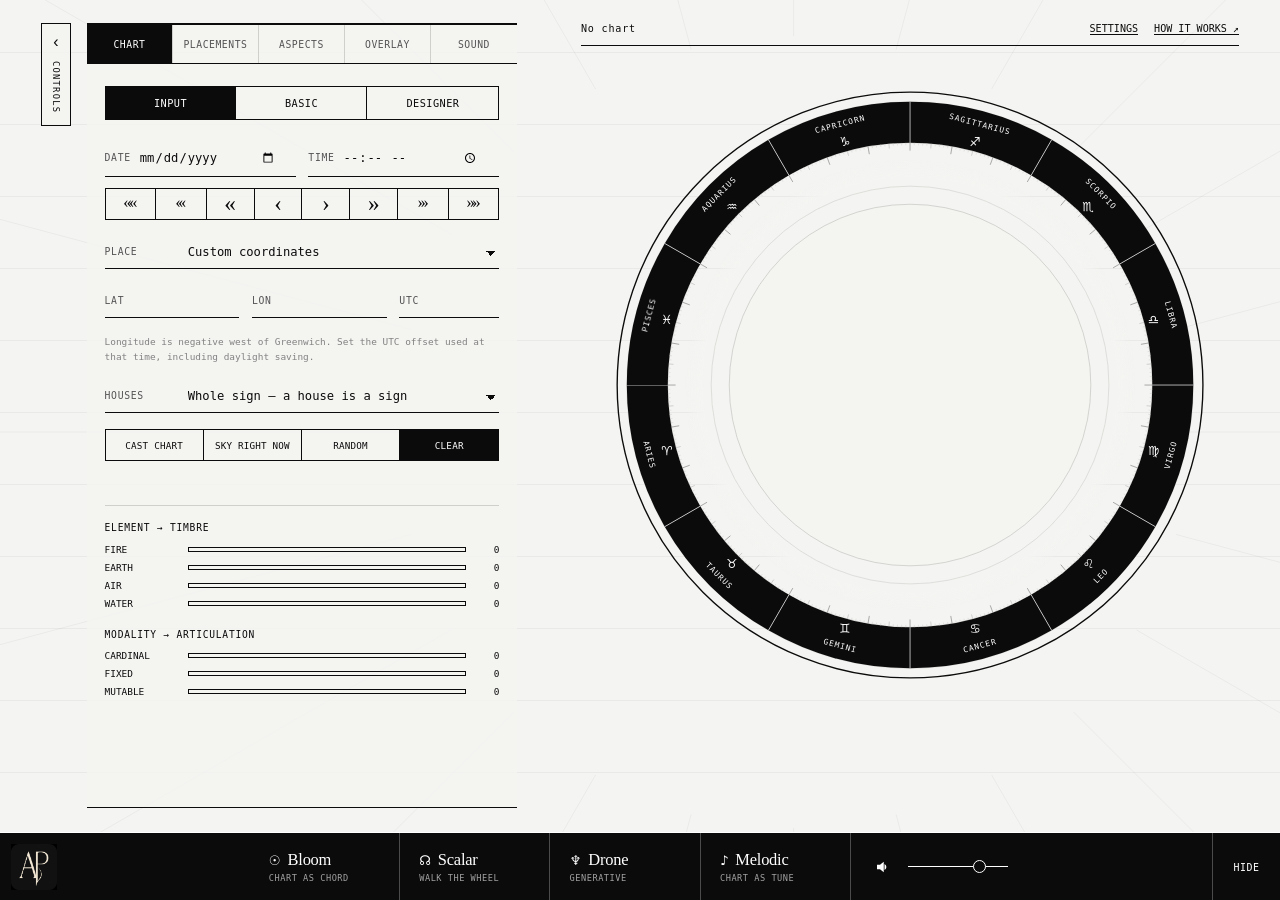
==== commit 89e75216: "date stepper now steps hours and minutes" ====
--- a/index.html
+++ b/index.html
@@ -24,6 +24,14 @@
         ? modeOverride === 'mobile'
         : window.matchMedia('(max-width: 760px), (pointer: coarse)').matches;
       document.documentElement.dataset.mode = wantsMobile ? 'mobile' : 'desktop';
+
+      // Chart is the tab marked active in the markup below. Restoring any
+      // other tab here, before that markup paints, avoids a flash back to
+      // Chart when app.js swaps the classes over a moment later.
+      var savedTab = localStorage.getItem('astropitch.activeTab');
+      if (['placements', 'aspects', 'overlay', 'sound'].indexOf(savedTab) !== -1) {
+        document.documentElement.dataset.activeTab = savedTab;
+      }
     } catch { /* The default desktop layout still works when storage is unavailable. */ }
   </script>
   <link rel="stylesheet" href="src/styles.css">
@@ -91,11 +99,15 @@
             </label>
           </div>
 
-          <div class="time-stepper" role="group" aria-label="Change chart date">
-            <button type="button" id="monthBackBtn" title="Previous month" aria-label="Previous month">«</button>
-            <button type="button" id="dayBackBtn" title="Previous day" aria-label="Previous day">‹</button>
-            <button type="button" id="dayForwardBtn" title="Next day" aria-label="Next day">›</button>
-            <button type="button" id="monthForwardBtn" title="Next month" aria-label="Next month">»</button>
+          <div class="time-stepper" role="group" aria-label="Change chart date and time">
+            <button type="button" class="step-month" id="monthBackBtn" title="Previous month" aria-label="Previous month">««</button>
+            <button type="button" class="step-day" id="dayBackBtn" title="Previous day" aria-label="Previous day">‹‹‹</button>
+            <button type="button" class="step-hour" id="hourBackBtn" title="Previous hour" aria-label="Previous hour">«</button>
+            <button type="button" class="step-minute" id="minuteBackBtn" title="Previous minute" aria-label="Previous minute">‹</button>
+            <button type="button" class="step-minute" id="minuteForwardBtn" title="Next minute" aria-label="Next minute">›</button>
+            <button type="button" class="step-hour" id="hourForwardBtn" title="Next hour" aria-label="Next hour">»</button>
+            <button type="button" class="step-day" id="dayForwardBtn" title="Next day" aria-label="Next day">›››</button>
+            <button type="button" class="step-month" id="monthForwardBtn" title="Next month" aria-label="Next month">»»</button>
           </div>
 
           <label class="field">
--- a/src/styles.css
+++ b/src/styles.css
@@ -747,6 +747,32 @@
 
 .tabpanel.is-active { display: block; }
 
+/* The inline bootstrap script in index.html's <head> sets data-active-tab
+   from localStorage before first paint, so a refresh restores the
+   last-viewed tab without a flash back to Chart — the HTML default, and
+   the fallback if storage or JS is unavailable. wireTabs() keeps this
+   attribute and the is-active classes above in sync from then on. */
+html[data-active-tab]:not([data-active-tab="chart"]) #tab-chart {
+  background: transparent;
+  color: var(--graphite);
+}
+html[data-active-tab]:not([data-active-tab="chart"]) #panel-chart {
+  display: none;
+}
+html[data-active-tab="placements"] #tab-placements,
+html[data-active-tab="aspects"] #tab-aspects,
+html[data-active-tab="overlay"] #tab-overlay,
+html[data-active-tab="sound"] #tab-sound {
+  background: var(--ink);
+  color: var(--on-ink);
+}
+html[data-active-tab="placements"] #panel-placements,
+html[data-active-tab="aspects"] #panel-aspects,
+html[data-active-tab="overlay"] #panel-overlay,
+html[data-active-tab="sound"] #panel-sound {
+  display: block;
+}
+
 .tabpanel > *:not(.table-wrap) { margin-left: 1rem; margin-right: 1rem; }
 
 /* Drag handle for the mobile bottom sheet — hidden entirely on desktop,
@@ -913,30 +939,40 @@
 
 .time-stepper {
   display: flex;
-  justify-content: center;
   margin-top: -0.35rem;
 }
 
 .time-stepper button {
   appearance: none;
-  width: 2.25rem;
+  flex: 1 1 0;
+  width: auto;
+  min-width: 0;
   height: 2rem;
   margin-left: -1px;
+  padding: 0;
   border: 1px solid var(--ink);
   border-radius: 0;
   background: transparent;
   color: var(--ink);
   font-family: var(--serif);
-  font-size: 1.55rem;
+  font-size: 1.45rem;
   line-height: 1;
+  white-space: nowrap;
   cursor: pointer;
+}
+
+.time-stepper .step-day,
+.time-stepper .step-month {
+  font-size: 1.05rem;
+  letter-spacing: -0.16em;
+  padding-right: 0.16em;
 }
 
 .time-stepper button:first-child { margin-left: 0; }
 .time-stepper button:hover,
 .time-stepper button:focus-visible { background: var(--ink); color: var(--on-ink); outline: none; }
 
-html[data-mode="mobile"] .time-stepper button { width: 2.75rem; height: 2.75rem; }
+html[data-mode="mobile"] .time-stepper button { height: 2.75rem; }
 
 .field > span {
   color: var(--graphite);
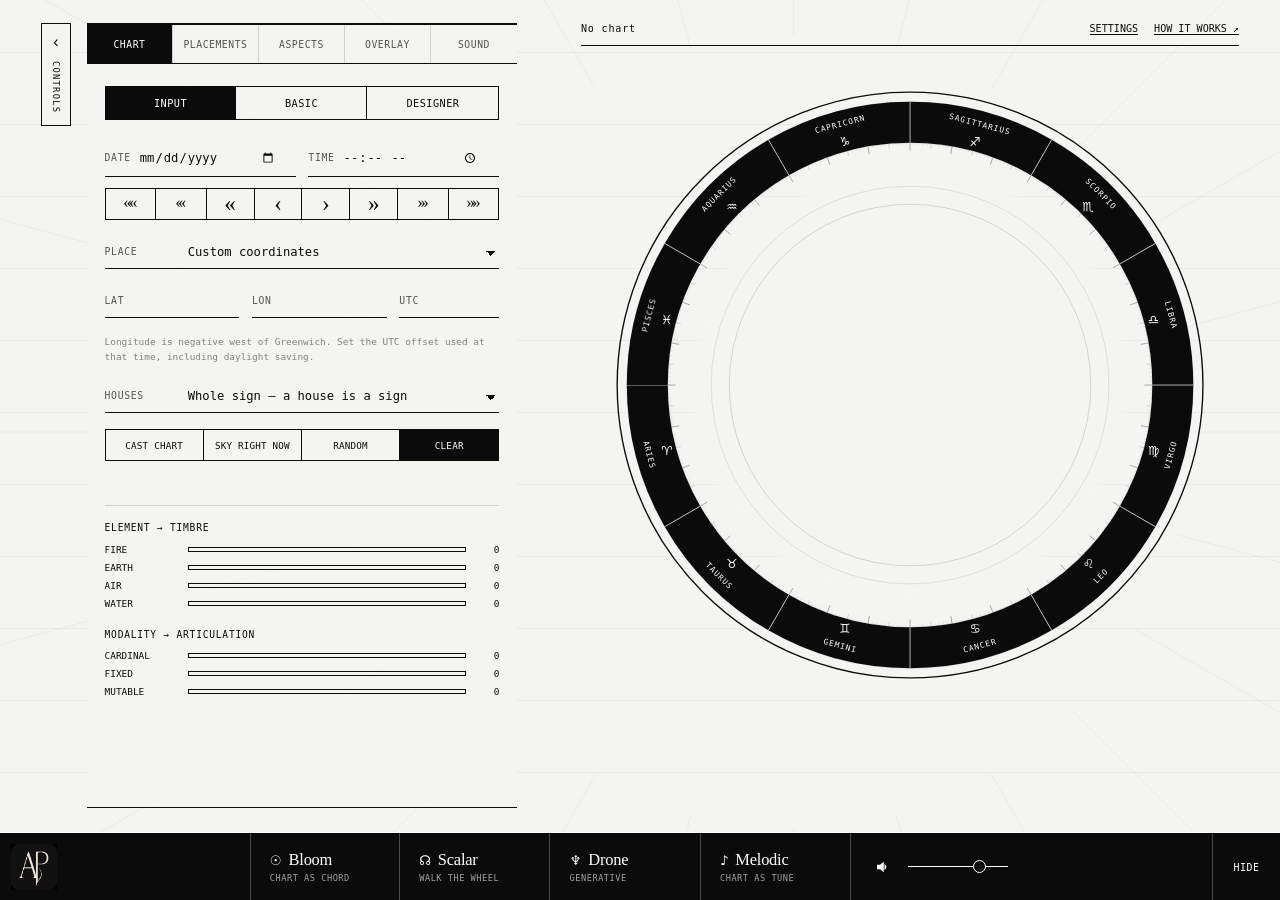
==== commit 7284fbaf: "Consolidate bloom/scalar/drone/melodic definitions into a single MODES array in src/audio/modes.js s" ====
--- a/index.html
+++ b/index.html
@@ -321,22 +321,7 @@
   <footer class="transport" id="transportBar">
     <div class="transport-main">
       <img class="transport-brand" src="favicon.png" alt="AstroPitch">
-      <button class="play" id="bloomBtn" aria-pressed="false" title="The chart opens like a flower, petal by petal outward from the Sun to Pluto. Click again to stop.">
-        <span class="play-name">Bloom</span>
-        <span class="play-sub">chart as chord</span>
-      </button>
-      <button class="play" id="scalarBtn" aria-pressed="false" title="Walk the zodiac from the Ascendant. Click again to stop.">
-        <span class="play-name">Scalar</span>
-        <span class="play-sub">walk the wheel</span>
-      </button>
-      <button class="play" id="droneBtn" aria-pressed="false" title="Generative sustain driven by your aspects. Click again to stop.">
-        <span class="play-name">Drone</span>
-        <span class="play-sub">generative</span>
-      </button>
-      <button class="play" id="melodicBtn" aria-pressed="false" title="A tonal melody built only from the chart's own notes, looping like Drone. Click again to stop.">
-        <span class="play-name">Melodic</span>
-        <span class="play-sub">chart as tune</span>
-      </button>
+      <div class="transport-modes" id="transportModes"></div>
       <button class="transport-hide" id="transportHide" aria-controls="transportBar" aria-expanded="true" title="Hide the player">Hide</button>
     </div>
     <div class="volume">
@@ -472,7 +457,7 @@
       <h3>Keyboard</h3>
       <ul class="keys">
         <li><kbd>Space</kbd> play the chart, or stop it</li>
-        <li><kbd>B</kbd> bloom · <kbd>S</kbd> scalar · <kbd>D</kbd> drone · <kbd>M</kbd> melodic</li>
+        <li id="modeKeysHelp"></li>
         <li><kbd>[</kbd> hide or show the controls, for a wider wheel</li>
         <li><kbd>]</kbd> hide or show the player</li>
         <li><kbd>Esc</kbd> close this</li>
--- a/src/styles.css
+++ b/src/styles.css
@@ -1332,6 +1332,10 @@
 
 .transport-main { display: flex; align-items: stretch; }
 
+/* Children participate in the parent flex/grid (mobile uses a 6-column grid
+   of brand + modes + hide). Without contents, a wrapper would break that. */
+.transport-modes { display: contents; }
+
 .transport-brand {
   position: absolute;
   top: 0;
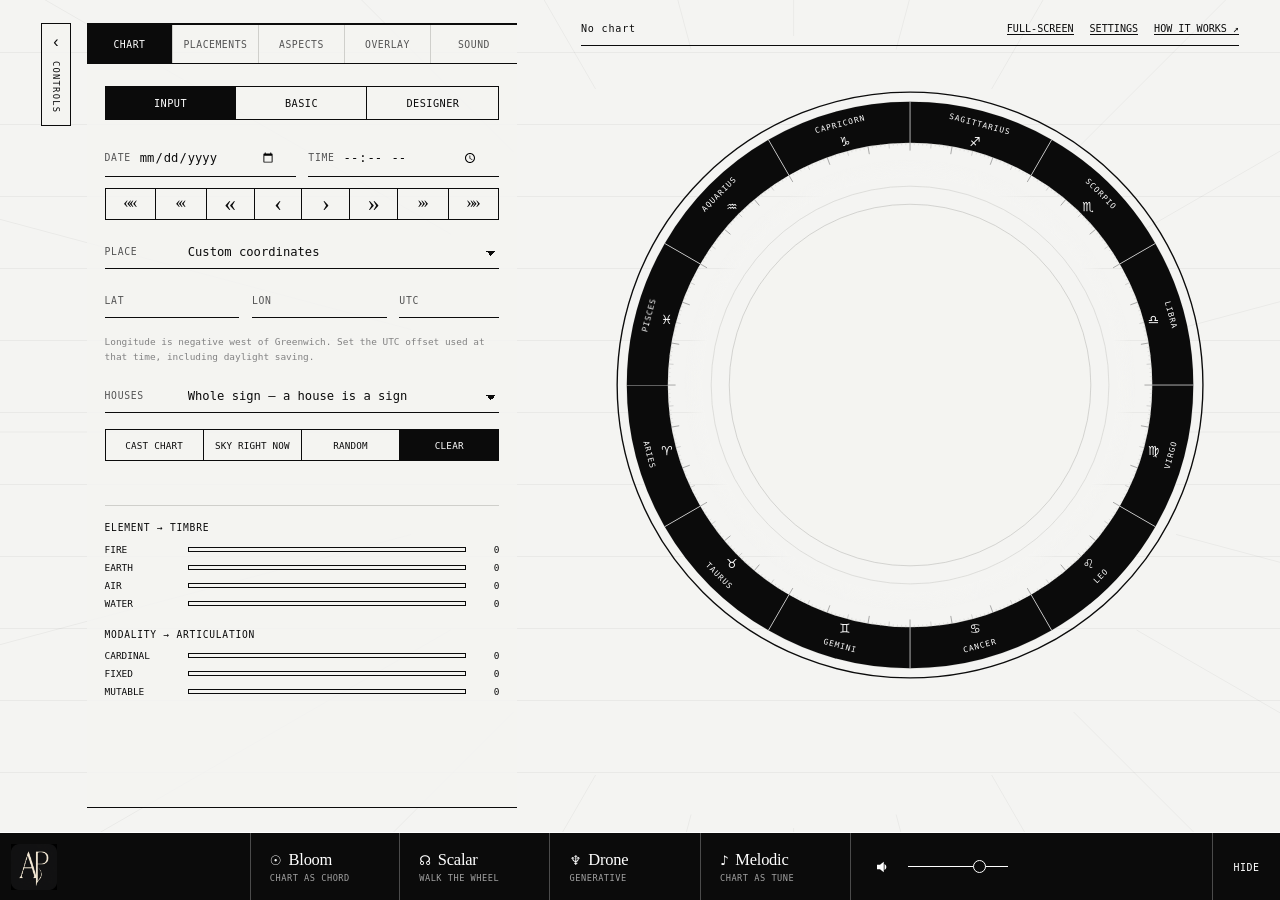
==== commit 7884e424: "full screen wheel" ====
--- a/index.html
+++ b/index.html
@@ -57,6 +57,7 @@
       <div class="wheel-kicker">
         <span class="chart-label" id="chartLabel" aria-live="polite">Chart</span>
         <div class="wheel-actions">
+          <button class="chart-help" id="fullscreenBtn" aria-pressed="false" title="Enter full-screen (F)">Full-screen</button>
           <button class="chart-help" id="settingsBtn" aria-haspopup="dialog">Settings</button>
           <button class="chart-help" id="aboutBtn" aria-haspopup="dialog">How it works ↗</button>
         </div>
@@ -569,7 +570,9 @@
     // Everything AstroPitch does is local computation, so the app shell
     // works fully offline once cached — registered after load so it never
     // competes with the page's own resources for bandwidth.
-    if ('serviceWorker' in navigator) {
+    // Native shells (Phase 4) set __astropitchNativeShell and own the bundle;
+    // a service worker there would fight an OTA updater (Phase 5).
+    if ('serviceWorker' in navigator && !window.__astropitchNativeShell) {
       window.addEventListener('load', () => {
         navigator.serviceWorker.register('sw.js').catch(() => { /* offline support is a bonus, not a requirement */ });
       });
--- a/src/styles.css
+++ b/src/styles.css
@@ -2158,4 +2158,68 @@
 }
 
 html[data-mode="mobile"] .designer-row { font-size: 0.58rem; }
+
+/* Full-screen: an app-level presentation mode (distinct from the browser's
+   native fullscreen API) that hides every chrome element and lets the wheel
+   fill the viewport. Independent of is-side-collapsed and is-transport-
+   hidden — both classes stay on <body>/.stage underneath and the layout they
+   describe resumes once full-screen exits. Selectors below are kept at the
+   end of the file and padded with the (structurally redundant) .stage class
+   so they out-rank the focus-mode rules nested under .stage.is-side-
+   collapsed earlier in this file — same specificity fight as the mobile
+   overrides above, resolved the same way: match or exceed, and win ties by
+   coming later in the file. */
+body.is-fullscreen .stage .side-rail,
+body.is-fullscreen .stage .side,
+body.is-fullscreen .stage.is-side-collapsed .side,
+body.is-fullscreen .stage .wheel-kicker,
+body.is-fullscreen .stage .readout,
+body.is-fullscreen .transport-rail {
+  display: none;
+}
+
+body.is-fullscreen footer.transport { display: none; }
+
+body.is-fullscreen .stage,
+body.is-fullscreen .stage.is-side-collapsed {
+  grid-template-columns: minmax(0, 1fr);
+  grid-template-areas: "wheel";
+  /* The base rule sets align-items: start, which leaves the grid row sized
+     to its content — with only one short row now, min-height's extra space
+     would sit below it instead of around the wheel. Stretch the row to fill
+     that height so .wheel-panel's own flex centering has room to work. */
+  align-items: stretch;
+  min-height: 100vh;
+  max-width: 100vw;
+  padding:
+    max(1rem, env(safe-area-inset-top))
+    max(1rem, env(safe-area-inset-right))
+    max(1rem, env(safe-area-inset-bottom))
+    max(1rem, env(safe-area-inset-left));
+}
+
+body.is-fullscreen .stage .wheel-panel,
+body.is-fullscreen .stage.is-side-collapsed .wheel-panel {
+  display: flex;
+  align-items: center;
+  justify-content: center;
+  padding: 0;
+}
+
+/* 90 rather than 100 of each axis: a hard edge-to-edge circle reads as
+   cropped, so the wheel keeps a visible margin on every side. */
+body.is-fullscreen .stage .wheel-holder,
+body.is-fullscreen .stage.is-side-collapsed .wheel-holder {
+  max-width: min(90vh, 90vw, 1040px);
+  margin: 0;
+}
+
+/* Clicking the background is the exit affordance once the rest of the
+   chrome (including the button that opened full-screen) is hidden — see
+   the .stage click handler in wireFullscreen(). The pointer cursor is the
+   only visible hint that the background is clickable; .wheel-holder's own
+   children set their own cursor and are excluded from the exit handler, so
+   this doesn't suggest the wheel itself exits full-screen. */
+body.is-fullscreen .stage { cursor: pointer; }
+body.is-fullscreen .stage .wheel-holder { cursor: default; }
 html[data-mode="mobile"] .designer-switch .nm { flex: 1; }
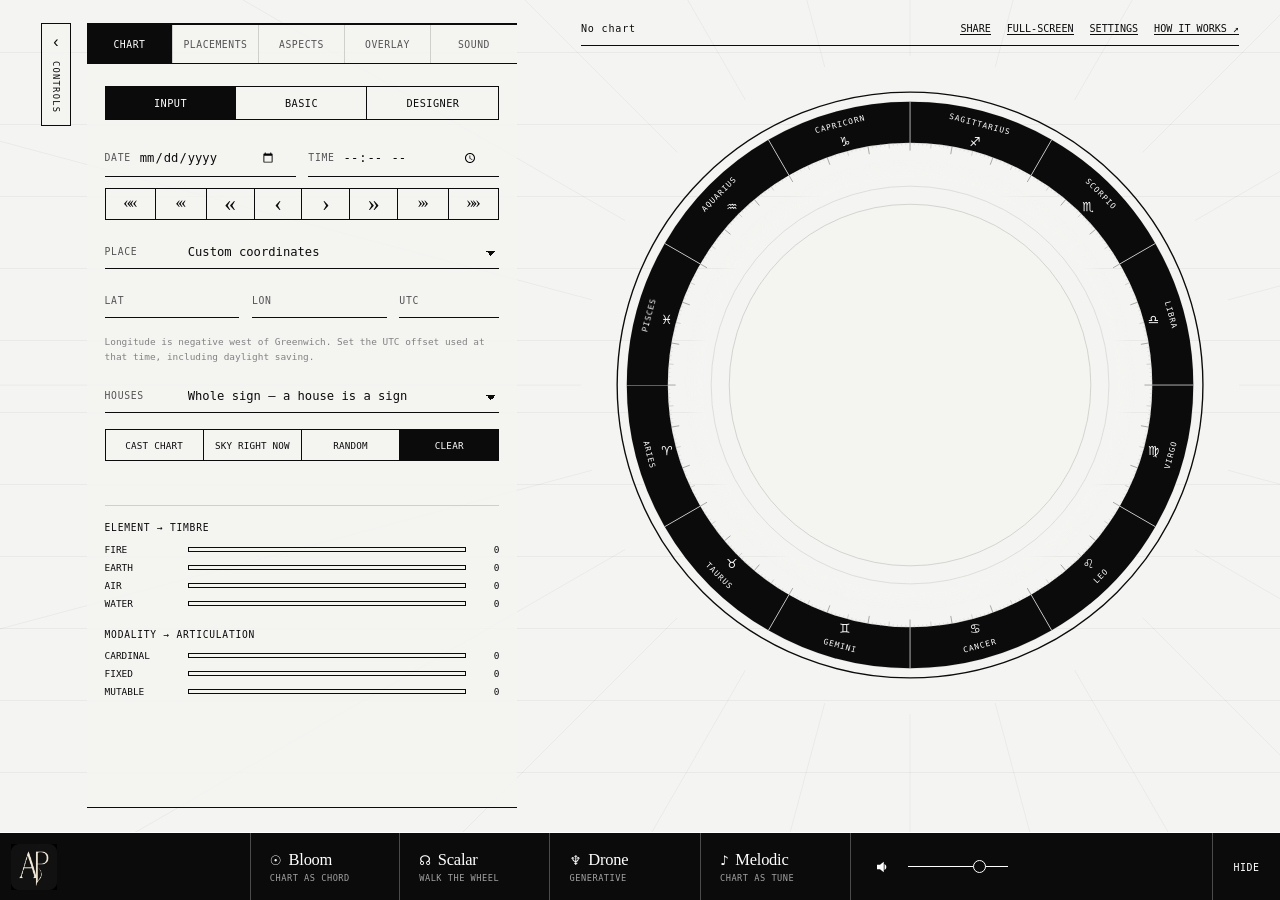
==== commit b4f7d34d: "Let a chart leave the app as a picture Saving a natal chart to Messages, Photos or Files is a capabi" ====
--- a/index.html
+++ b/index.html
@@ -57,6 +57,7 @@
       <div class="wheel-kicker">
         <span class="chart-label" id="chartLabel" aria-live="polite">Chart</span>
         <div class="wheel-actions">
+          <button class="chart-help" id="shareBtn" title="Save or share this chart as an image">Share</button>
           <button class="chart-help" id="fullscreenBtn" aria-pressed="false" title="Enter full-screen (F)">Full-screen</button>
           <button class="chart-help" id="settingsBtn" aria-haspopup="dialog">Settings</button>
           <button class="chart-help" id="aboutBtn" aria-haspopup="dialog">How it works ↗</button>
--- a/src/styles.css
+++ b/src/styles.css
@@ -156,6 +156,10 @@
   cursor: pointer;
 }
 
+/* Export runs for a moment on a phone and the label says so; dim it while it
+   does, so a second tap reads as unavailable rather than unresponsive. */
+.chart-help:disabled { opacity: 0.5; cursor: default; }
+
 /* At 11px tall this is well under a comfortable tap target; padding grows
    the hit area around the same small link-styled text rather than enlarging
    the text itself. */
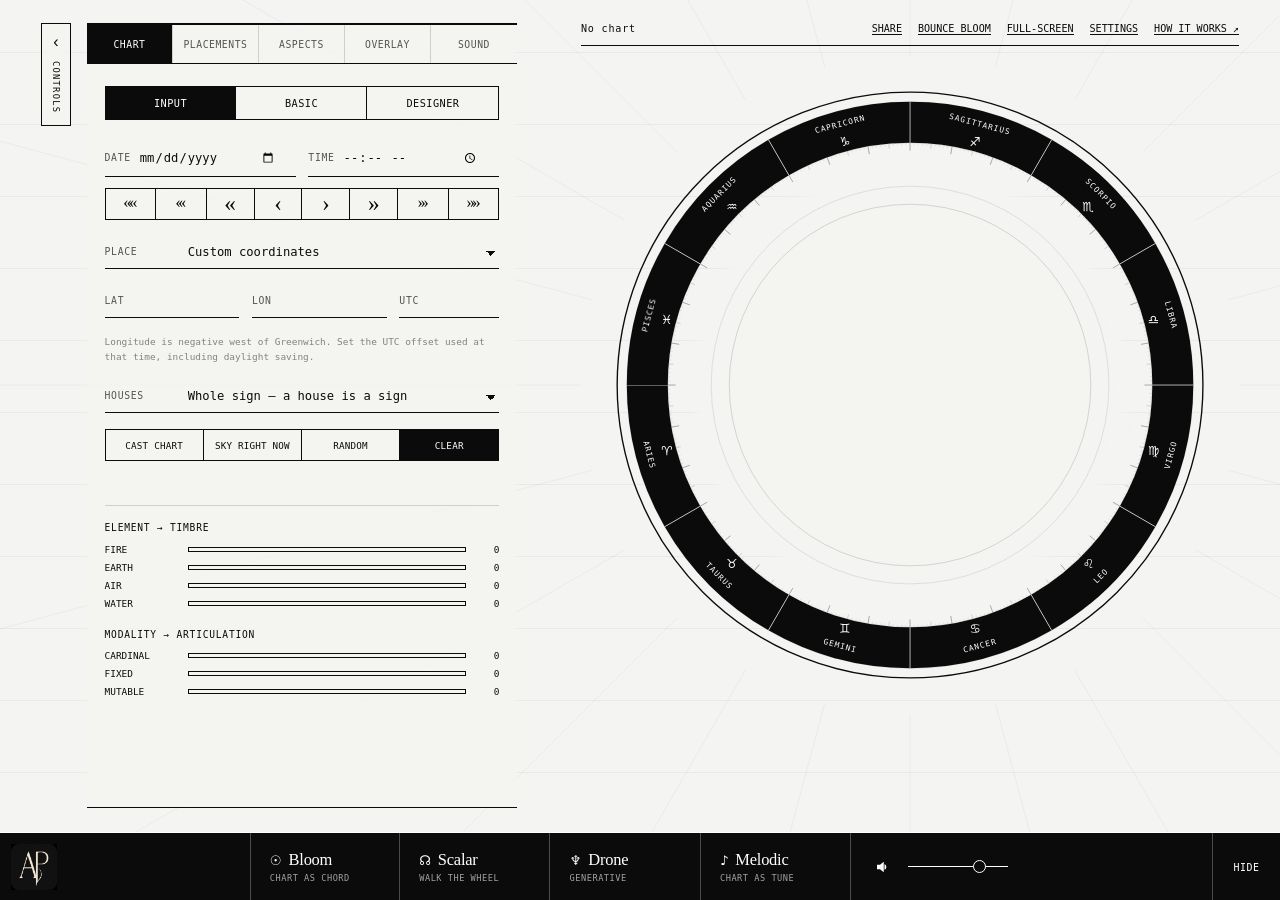
==== commit c7d28300: "Bounce a chart to a WAV, for the two modes that have an end An offline render of your own chart is u" ====
--- a/index.html
+++ b/index.html
@@ -58,6 +58,7 @@
         <span class="chart-label" id="chartLabel" aria-live="polite">Chart</span>
         <div class="wheel-actions">
           <button class="chart-help" id="shareBtn" title="Save or share this chart as an image">Share</button>
+          <button class="chart-help" id="bounceBtn" title="Render Bloom or Scalar to an audio file">Bounce</button>
           <button class="chart-help" id="fullscreenBtn" aria-pressed="false" title="Enter full-screen (F)">Full-screen</button>
           <button class="chart-help" id="settingsBtn" aria-haspopup="dialog">Settings</button>
           <button class="chart-help" id="aboutBtn" aria-haspopup="dialog">How it works ↗</button>
